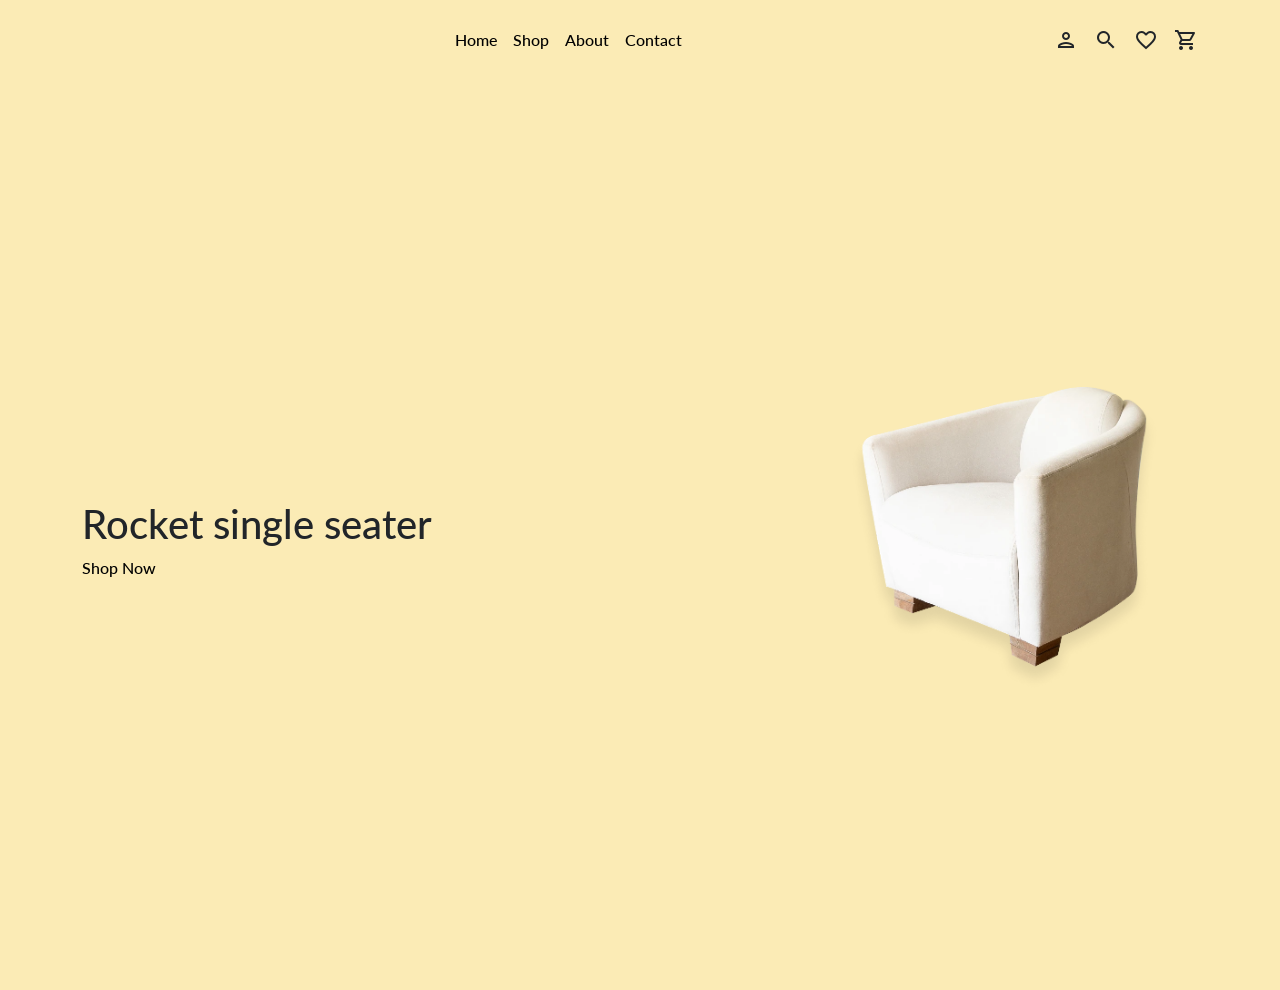
==== index.html @ f51a54db "hero" ====
<!DOCTYPE html>
<html lang="en">
<head>
    <meta charset="UTF-8">
    <meta name="viewport" content="width=device-width, initial-scale=1.0">
    <title>Document</title>
      
    <link href="https://cdn.jsdelivr.net/npm/bootstrap@5.3.8/dist/css/bootstrap.min.css" rel="stylesheet" integrity="sha384-sRIl4kxILFvY47J16cr9ZwB07vP4J8+LH7qKQnuqkuIAvNWLzeN8tE5YBujZqJLB" crossorigin="anonymous">
 
    <link rel="preconnect" href="https://fonts.googleapis.com">
<link rel="preconnect" href="https://fonts.gstatic.com" crossorigin>
<link href="https://fonts.googleapis.com/css2?family=Lato:ital,wght@0,100;0,300;0,400;0,700;0,900;1,100;1,300;1,400;1,700;1,900&display=swap" rel="stylesheet">
 <link href="https://fonts.googleapis.com/icon?family=Material+Icons+Outlined" rel="stylesheet">   
<link rel="stylesheet" href="./assets/css/main.css">

</head>
<body>
 <header> 
  <nav class="navbar navbar-expand-lg fixed-top custom-navbar">
  <div class="container">
    

    <button class="navbar-toggler" type="button" data-bs-toggle="collapse" data-bs-target="#navbarNav">
      <span class="navbar-toggler-icon"></span>
    </button>

    <div class="collapse navbar-collapse" id="navbarNav">
      
      <ul class="navbar-nav mx-auto">
        <li class="nav-item"><a class="nav-link" href="#">Home</a></li>
        <li class="nav-item"><a class="nav-link" href="#">Shop</a></li>
        <li class="nav-item"><a class="nav-link" href="#">About</a></li>
        <li class="nav-item"><a class="nav-link" href="#">Contact</a></li>
      </ul>

      <div class="navbar-icons d-flex gap-3">
        <span class="material-icons-outlined">person</span>
        <span class="material-icons-outlined">search</span>
        <span class="material-icons-outlined">favorite_border</span>
        <span class="material-icons-outlined">shopping_cart</span>
      </div>

    </div>
  </div>
</nav>
 </header>


 <main>
  <section class="hero container d-flex align-items-center justify-content-between">
  
  <div class="hero-content">
    <h1>Rocket single seater</h1>
    <a href="#">Shop Now</a>
  </div>

  <div class="hero-image">
    <img src="./assets/img/home/Rocket single seater 1.webp" alt="chair">
  </div>

</section>
 </main>   



  <script src="https://cdn.jsdelivr.net/npm/bootstrap@5.3.8/dist/js/bootstrap.bundle.min.js" integrity="sha384-FKyoEForCGlyvwx9Hj09JcYn3nv7wiPVlz7YYwJrWVcXK/BmnVDxM+D2scQbITxI" crossorigin="anonymous"></script>
</body>
</html>
---- assets/css/main.css ----
body{
  font-family: 'Lato', sans-serif;
  background-color: #FBEBB5;
  padding-top: 90px;

}
.custom-navbar {
  background-color: #FBEBB5;
  padding: 20px 0;
  z-index: 999;
}

.navbar-nav .nav-link {
  color: #000;
  font-weight: 500;
}

.navbar-icons span {
  cursor: pointer;
}

.hero {
  height: 100vh;
}

.hero-image img{
  width: 400px;
}
.hero-content a {
  color: #000;
  text-decoration: none; 
  font-weight: 500;
}
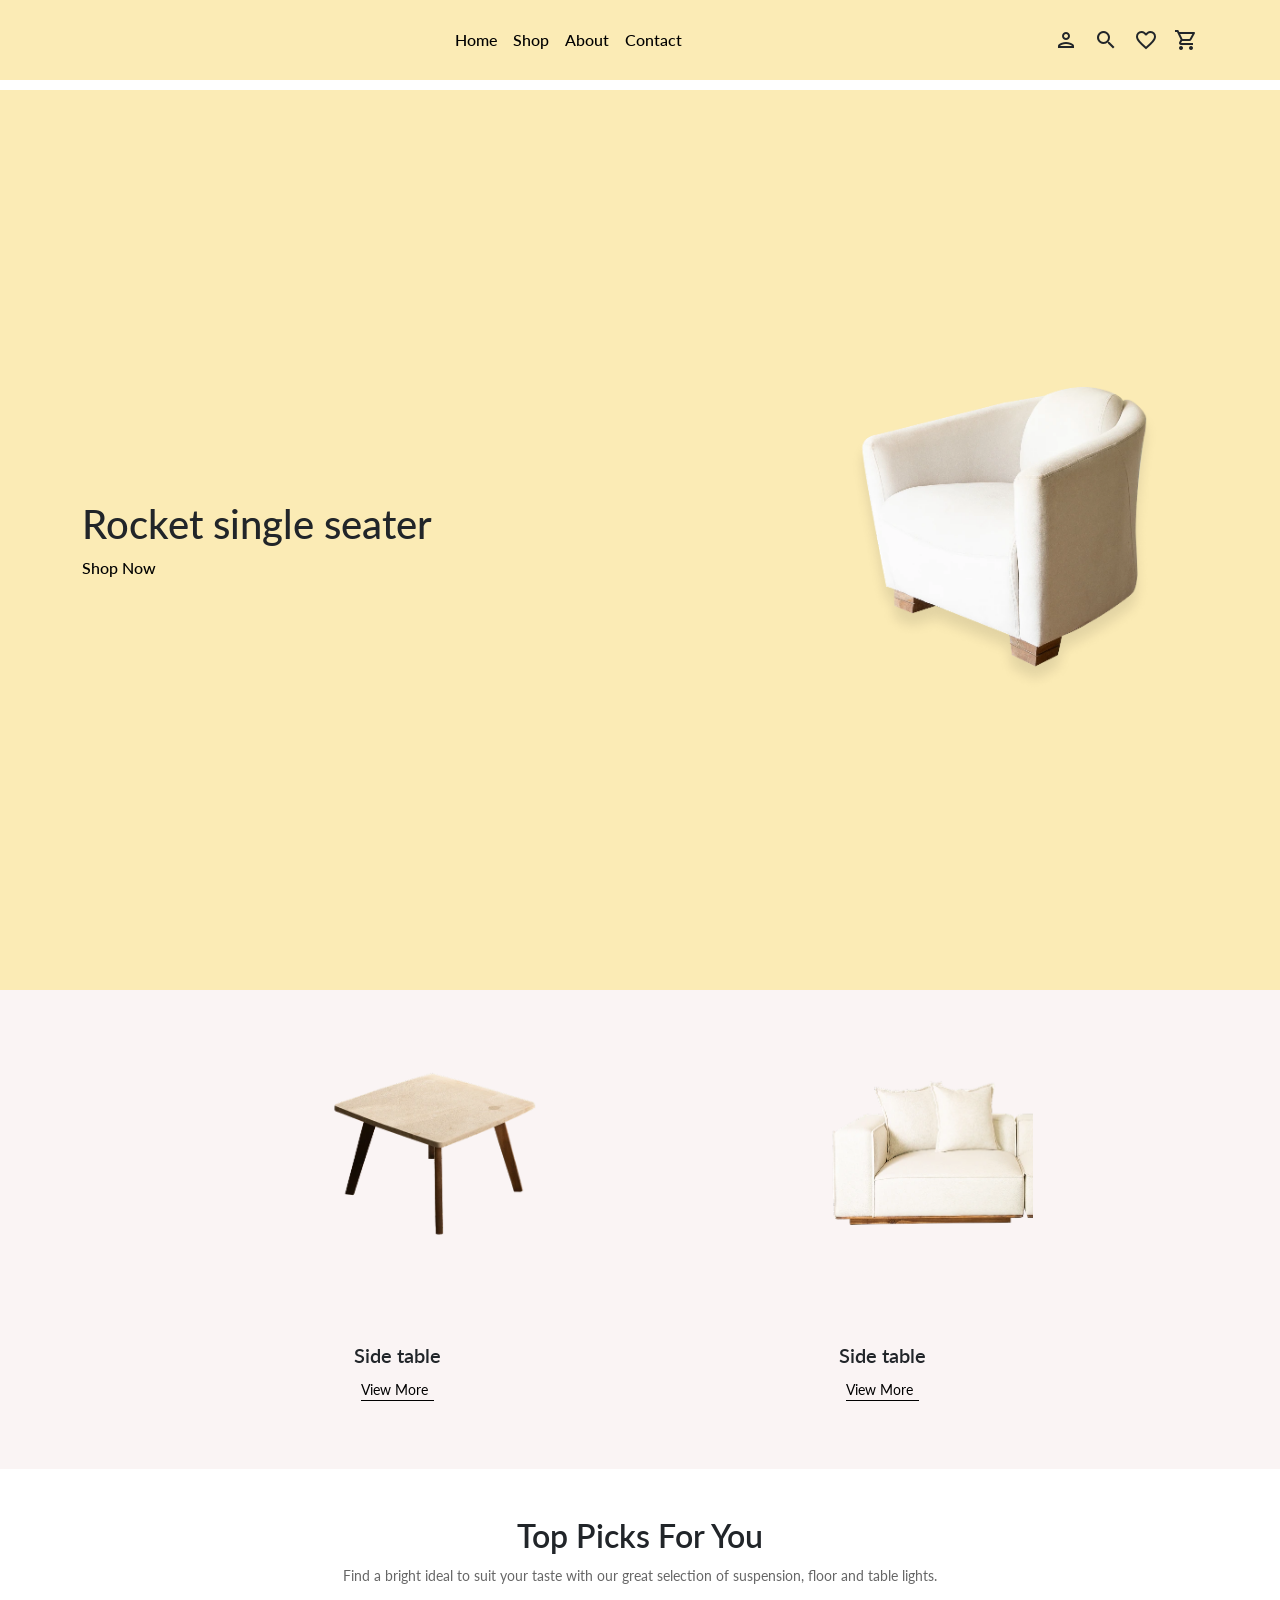
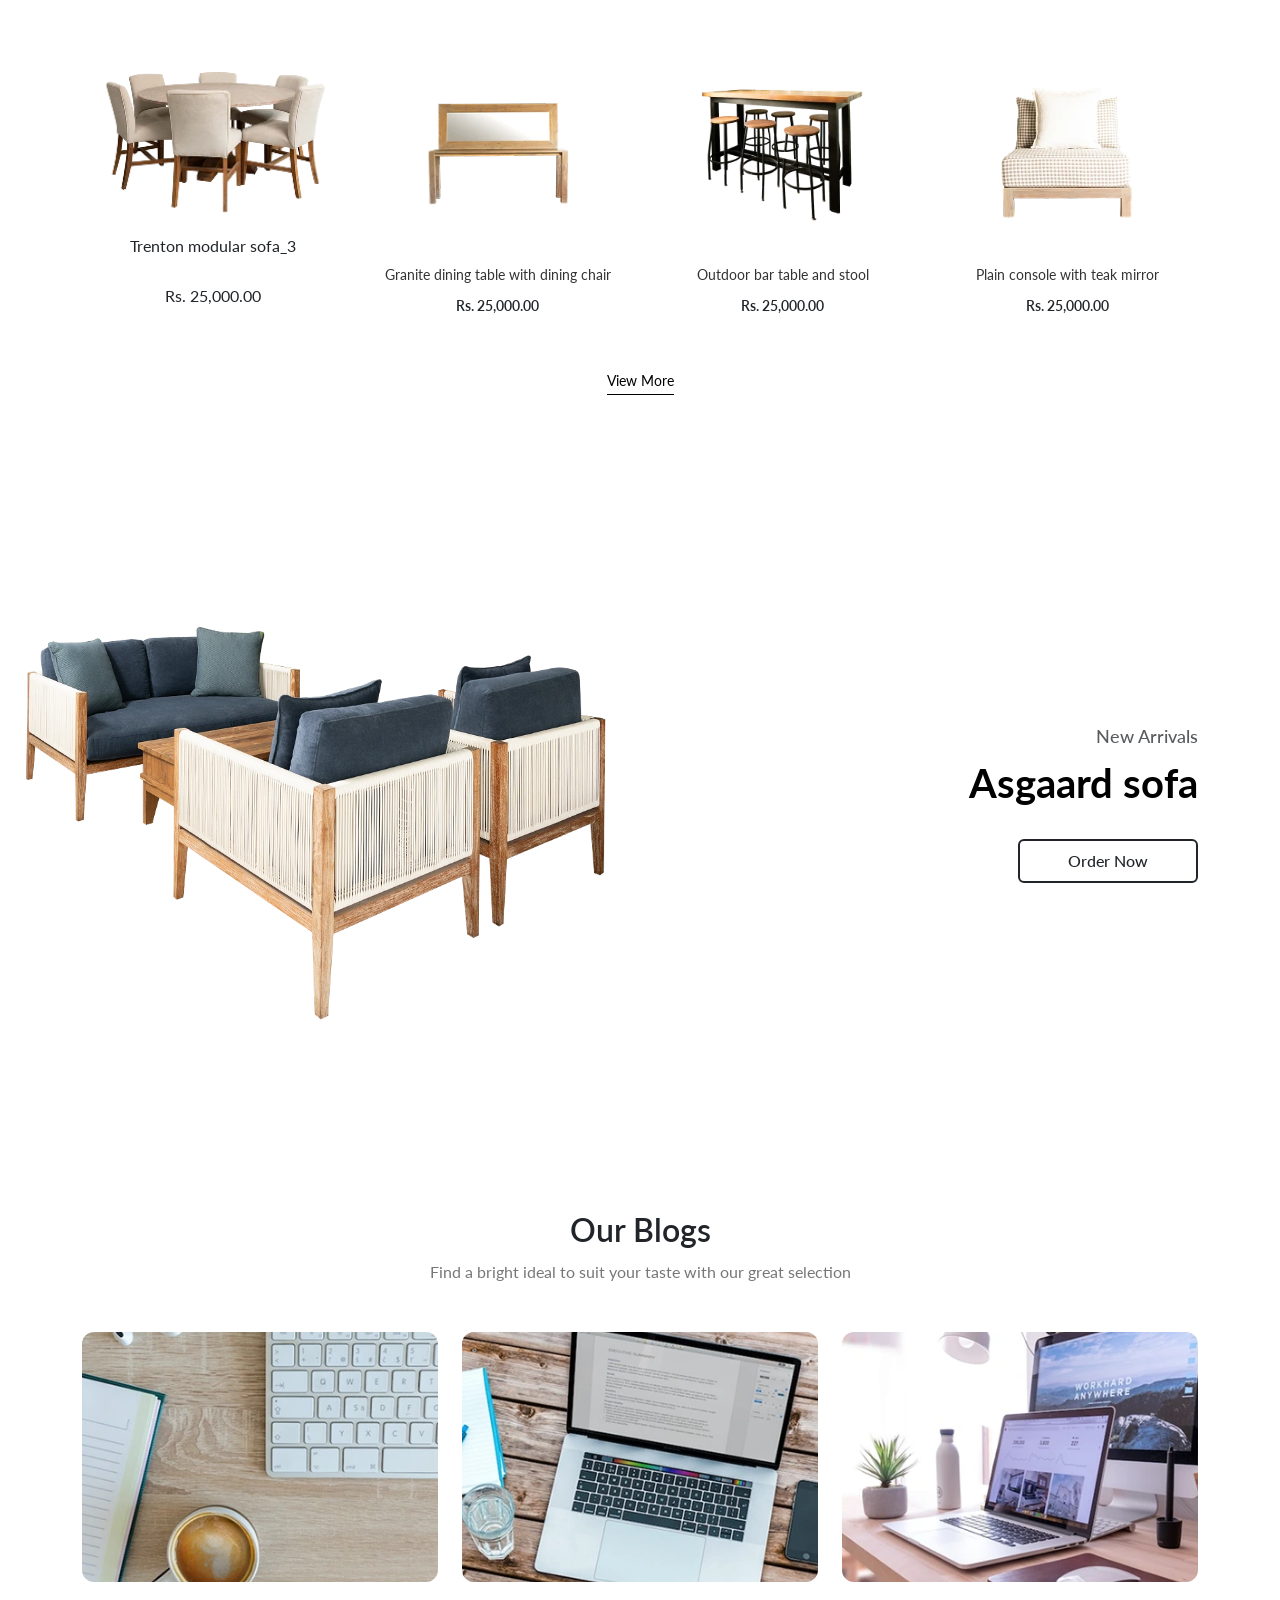
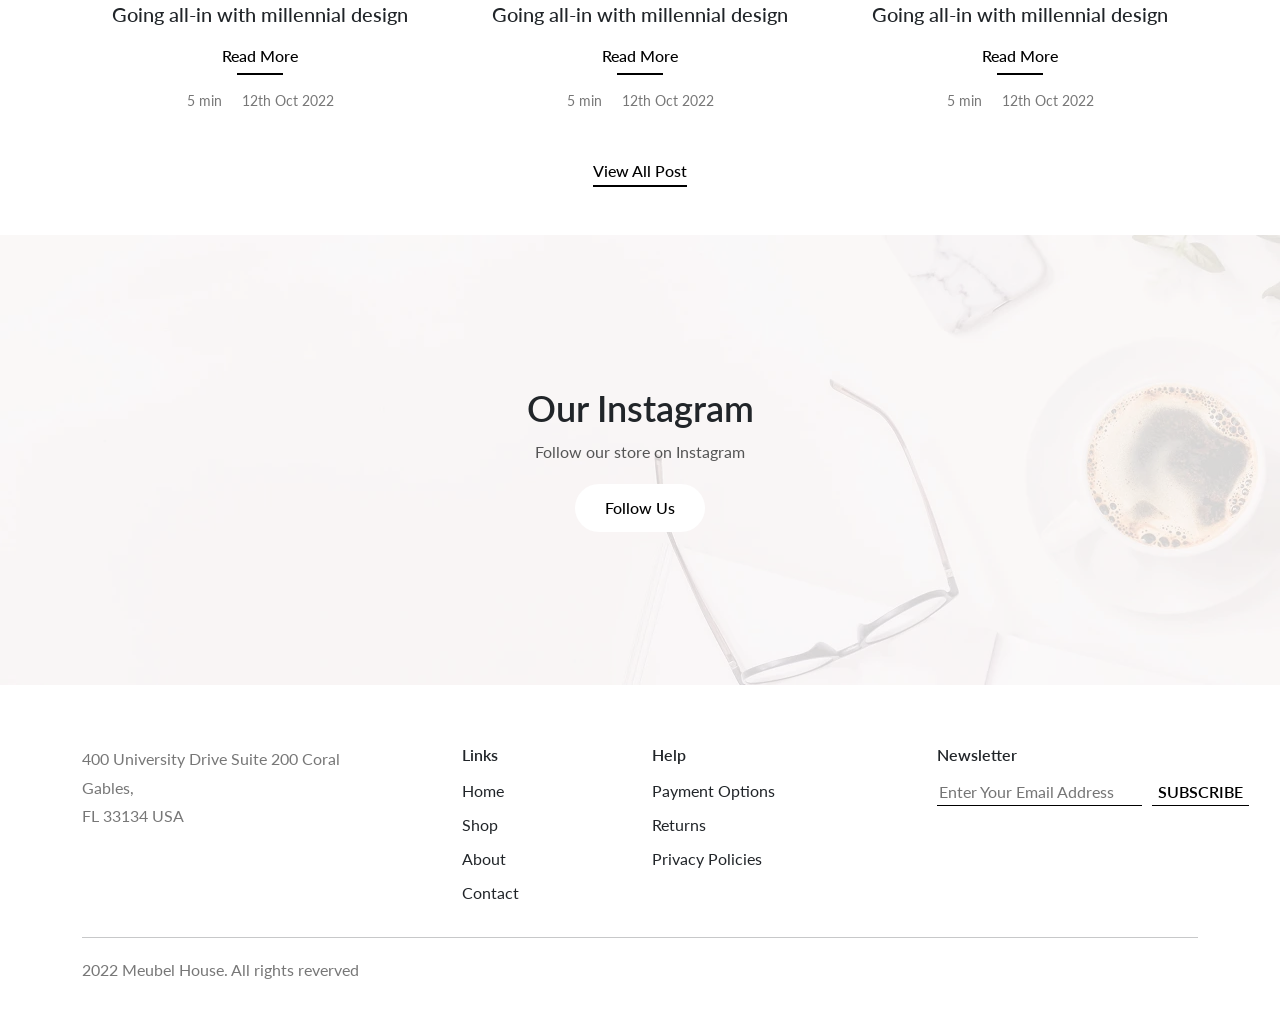
==== commit 726ba5ca: "product-section" ====
--- a/index.html
+++ b/index.html
@@ -1,68 +1,345 @@
 <!DOCTYPE html>
 <html lang="en">
+
 <head>
-    <meta charset="UTF-8">
-    <meta name="viewport" content="width=device-width, initial-scale=1.0">
-    <title>Document</title>
-      
-    <link href="https://cdn.jsdelivr.net/npm/bootstrap@5.3.8/dist/css/bootstrap.min.css" rel="stylesheet" integrity="sha384-sRIl4kxILFvY47J16cr9ZwB07vP4J8+LH7qKQnuqkuIAvNWLzeN8tE5YBujZqJLB" crossorigin="anonymous">
- 
-    <link rel="preconnect" href="https://fonts.googleapis.com">
-<link rel="preconnect" href="https://fonts.gstatic.com" crossorigin>
-<link href="https://fonts.googleapis.com/css2?family=Lato:ital,wght@0,100;0,300;0,400;0,700;0,900;1,100;1,300;1,400;1,700;1,900&display=swap" rel="stylesheet">
- <link href="https://fonts.googleapis.com/icon?family=Material+Icons+Outlined" rel="stylesheet">   
-<link rel="stylesheet" href="./assets/css/main.css">
+  <meta charset="UTF-8">
+  <meta name="viewport" content="width=device-width, initial-scale=1.0">
+  <title>Document</title>
+
+  <link href="https://cdn.jsdelivr.net/npm/bootstrap@5.3.8/dist/css/bootstrap.min.css" rel="stylesheet"
+    integrity="sha384-sRIl4kxILFvY47J16cr9ZwB07vP4J8+LH7qKQnuqkuIAvNWLzeN8tE5YBujZqJLB" crossorigin="anonymous">
+
+  <link rel="preconnect" href="https://fonts.googleapis.com">
+  <link rel="preconnect" href="https://fonts.gstatic.com" crossorigin>
+  <link
+    href="https://fonts.googleapis.com/css2?family=Lato:ital,wght@0,100;0,300;0,400;0,700;0,900;1,100;1,300;1,400;1,700;1,900&display=swap"
+    rel="stylesheet">
+  <link href="https://fonts.googleapis.com/icon?family=Material+Icons+Outlined" rel="stylesheet">
+  <link rel="stylesheet" href="./assets/css/main.css">
 
 </head>
+
 <body>
- <header> 
-  <nav class="navbar navbar-expand-lg fixed-top custom-navbar">
+  <header>
+    <nav class="navbar navbar-expand-lg fixed-top custom-navbar">
+      <div class="container">
+
+
+        <button class="navbar-toggler" type="button" data-bs-toggle="collapse" data-bs-target="#navbarNav">
+          <span class="navbar-toggler-icon"></span>
+        </button>
+
+        <div class="collapse navbar-collapse" id="navbarNav">
+
+          <ul class="navbar-nav mx-auto">
+            <li class="nav-item"><a class="nav-link" href="#">Home</a></li>
+            <li class="nav-item"><a class="nav-link" href="#">Shop</a></li>
+            <li class="nav-item"><a class="nav-link" href="#">About</a></li>
+            <li class="nav-item"><a class="nav-link" href="#">Contact</a></li>
+          </ul>
+
+          <div class="navbar-icons d-flex gap-3">
+            <span class="material-icons-outlined">person</span>
+            <span class="material-icons-outlined">search</span>
+            <span class="material-icons-outlined">favorite_border</span>
+            <span class="material-icons-outlined">shopping_cart</span>
+          </div>
+
+        </div>
+      </div>
+    </nav>
+  </header>
+
+
+  <main>
+
+   <section class="hero">
+  <div class="container d-flex align-items-center justify-content-between">
+
+    <div class="hero-content">
+      <h1>Rocket single seater</h1>
+      <a href="#">Shop Now</a>
+    </div>
+
+    <div class="hero-image">
+      <img src="./assets/img/home/Rocket single seater 1.webp" alt="chair">
+    </div>
+
+  </div>
+</section>
+
+    <section class="product-section py-5">
+      <div class="container">
+        <div class="row justify-content-center g-5">
+
+          <div class="col-md-6 col-lg-5">
+            <div class="product-card text-center">
+              <img src="./assets/img/home/Granite square.webp" alt="Side table" class="img-fluid product-img" />
+              <h3 class="product-title">Side table</h3>
+              <a href="#" class="product-link">
+                View More <i class="bi bi-arrow-right"></i>
+              </a>
+            </div>
+          </div>
+
+          <div class="col-md-6 col-lg-5">
+            <div class="product-card text-center">
+              <img src="./assets/img/home/Cloud sofa.webp" alt="Sofa" class="img-fluid product-img" />
+              <h3 class="product-title">Side table</h3>
+              <a href="#" class="product-link">
+                View More <i class="bi bi-arrow-right"></i>
+              </a>
+            </div>
+          </div>
+
+        </div>
+      </div>
+    </section>
+
+
+  <section class="zeno-picks-wrapper py-5">
+  <div class="container text-center">
+
+    <h1 class="zeno-picks-title">Top Picks For You</h1>
+    <p class="zeno-picks-subtitle">
+      Find a bright ideal to suit your taste with our great selection of suspension, floor and table lights.
+    </p>
+
+    <div class="row zeno-products-row mt-5">
+
+      <div class="col-lg-3 col-md-6 col-sm-12 mb-4">
+        <div class="zeno-product-card">
+          <img src="./assets/img/chair/Granite dining.webp"class="zeno-product-img">
+          <p>Trenton modular sofa_3</p>
+          <span>Rs. 25,000.00</span>
+        </div>
+      </div>
+
+      <div class="col-lg-3 col-md-6 col-sm-12 mb-4">
+        <div class="zeno-product-card">
+          <img src="./assets/img/chair/Mask.webp" class="zeno-product-img">
+          <p class="zeno-product-name">Granite dining table with dining chair</p>
+          <span class="zeno-product-price">Rs. 25,000.00</span>
+        </div>
+      </div>
+
+      <div class="col-lg-3 col-md-6 col-sm-12 mb-4">
+        <div class="zeno-product-card">
+          <img src="./assets/img/chair/modular.webp" class="zeno-product-img">
+          <p class="zeno-product-name">Outdoor bar table and stool</p>
+          <span class="zeno-product-price">Rs. 25,000.00</span>
+        </div>
+      </div>
+
+      <div class="col-lg-3 col-md-6 col-sm-12 mb-4">
+        <div class="zeno-product-card">
+          <img src="./assets/img/chair/Trenton .webp" class="zeno-product-img">
+          <p class="zeno-product-name">Plain console with teak mirror</p>
+          <span class="zeno-product-price">Rs. 25,000.00</span>
+        </div>
+      </div>
+
+    </div>
+
+    <a href="#" class="zeno-view-more">View More</a>
+
+  </div>
+</section>
+
+ <section class="order d-flex align-items-center">
   <div class="container">
-    
-
-    <button class="navbar-toggler" type="button" data-bs-toggle="collapse" data-bs-target="#navbarNav">
-      <span class="navbar-toggler-icon"></span>
-    </button>
-
-    <div class="collapse navbar-collapse" id="navbarNav">
-      
-      <ul class="navbar-nav mx-auto">
-        <li class="nav-item"><a class="nav-link" href="#">Home</a></li>
-        <li class="nav-item"><a class="nav-link" href="#">Shop</a></li>
-        <li class="nav-item"><a class="nav-link" href="#">About</a></li>
-        <li class="nav-item"><a class="nav-link" href="#">Contact</a></li>
-      </ul>
-
-      <div class="navbar-icons d-flex gap-3">
-        <span class="material-icons-outlined">person</span>
-        <span class="material-icons-outlined">search</span>
-        <span class="material-icons-outlined">favorite_border</span>
-        <span class="material-icons-outlined">shopping_cart</span>
-      </div>
-
-    </div>
-  </div>
-</nav>
- </header>
-
-
- <main>
-  <section class="hero container d-flex align-items-center justify-content-between">
+    <div class="row justify-content-end">
+      <div class="col-lg-5 col-md-6 col-sm-8">
+        <div class="order-content text-start text-md-end">
+          <p class="text-muted mb-2">New Arrivals</p>
+          <h2 class="display-4 fw-bold mb-3">Asgaard sofa</h2>
+          <button class="btn btn-outline-dark mt-3 px-5 py-2">Order Now</button>
+        </div>
+      </div>
+    </div>
+  </div>
+</section>
+
+ <section class="blogs-section py-5">
+
+<div class="container">
+
   
-  <div class="hero-content">
-    <h1>Rocket single seater</h1>
-    <a href="#">Shop Now</a>
-  </div>
-
-  <div class="hero-image">
-    <img src="./assets/img/home/Rocket single seater 1.webp" alt="chair">
-  </div>
-
-</section>
- </main>   
-
-
-
-  <script src="https://cdn.jsdelivr.net/npm/bootstrap@5.3.8/dist/js/bootstrap.bundle.min.js" integrity="sha384-FKyoEForCGlyvwx9Hj09JcYn3nv7wiPVlz7YYwJrWVcXK/BmnVDxM+D2scQbITxI" crossorigin="anonymous"></script>
+  <div class="text-center mb-5">
+    <h2 class="blogs-title">Our Blogs</h2>
+    <p class="blogs-subtitle">
+      Find a bright ideal to suit your taste with our great selection
+    </p>
+  </div>
+
+  <div class="row g-4">
+
+    <div class="col-lg-4 col-md-6 col-12">
+      <div class="blog-card">
+
+        <img src="./assets/img/chair/lumina.webp" class="img-fluid">
+
+        <h5 class="blog-text">
+          Going all-in with millennial design
+        </h5>
+
+        <a href="#" class="read-more">Read More</a>
+
+        <div class="blog-info">
+          <span><i class="bi bi-clock"></i> 5 min</span>
+          <span><i class="bi bi-calendar"></i> 12th Oct 2022</span>
+        </div>
+
+      </div>
+    </div>
+
+
+    <div class="col-lg-4 col-md-6 col-12">
+      <div class="blog-card">
+
+        <img src="./assets/img/chair/visionary.webp" class="img-fluid">
+
+        <h5 class="blog-text">
+          Going all-in with millennial design
+        </h5>
+
+        <a href="#" class="read-more">Read More</a>
+
+        <div class="blog-info">
+          <span><i class="bi bi-clock"></i> 5 min</span>
+          <span><i class="bi bi-calendar"></i> 12th Oct 2022</span>
+        </div>
+
+      </div>
+    </div>
+
+
+    <div class="col-lg-4 col-md-6 col-12">
+      <div class="blog-card">
+
+        <img src="./assets/img/chair/artist.webp" class="img-fluid">
+
+        <h5 class="blog-text">
+          Going all-in with millennial design
+        </h5>
+
+        <a href="#" class="read-more">Read More</a>
+
+        <div class="blog-info">
+          <span><i class="bi bi-clock"></i> 5 min</span>
+          <span><i class="bi bi-calendar"></i> 12th Oct 2022</span>
+        </div>
+
+      </div>
+    </div>
+
+  </div>
+
+
+  <div class="text-center mt-5">
+    <a href="#" class="view-post">View All Post</a>
+  </div>
+
+</div>
+
+</section>
+
+<section class="instagram-section d-flex align-items-center justify-content-center text-center">
+
+  <div class="container">
+
+    <h2 class="instagram-title">Our Instagram</h2>
+
+    <p class="instagram-subtitle">
+      Follow our store on Instagram
+    </p>
+
+    <a href="#" class="instagram-btn">
+      Follow Us
+    </a>
+
+  </div>
+
+</section>
+
+
+<footer class="footer-section">
+
+<div class="container">
+
+<div class="row gy-4">
+
+  <div class="col-lg-4 col-md-12">
+    <p class="footer-address">
+      400 University Drive Suite 200 Coral <br>
+      Gables, <br>
+      FL 33134 USA
+    </p>
+  </div>
+
+
+  <div class="col-lg-2 col-md-4 col-6">
+
+    <h6 class="footer-title">Links</h6>
+
+    <ul class="footer-links">
+      <li>Home</li>
+      <li>Shop</li>
+      <li>About</li>
+      <li>Contact</li>
+    </ul>
+
+  </div>
+
+
+  <div class="col-lg-3 col-md-4 col-6">
+
+    <h6 class="footer-title">Help</h6>
+
+    <ul class="footer-links">
+      <li>Payment Options</li>
+      <li>Returns</li>
+      <li>Privacy Policies</li>
+    </ul>
+
+  </div>
+
+
+  <div class="col-lg-3 col-md-4 col-12">
+
+    <h6 class="footer-title">Newsletter</h6>
+
+    <div class="newsletter-box">
+
+      <input type="email" placeholder="Enter Your Email Address">
+
+      <button>SUBSCRIBE</button>
+
+    </div>
+
+  </div>
+</div>
+
+<hr>
+
+<p class="footer-copy">
+  2022 Meubel House. All rights reverved
+</p>
+
+</div>
+
+</footer>
+
+
+
+
+</main>
+
+
+
+  <script src="https://cdn.jsdelivr.net/npm/bootstrap@5.3.8/dist/js/bootstrap.bundle.min.js"
+    integrity="sha384-FKyoEForCGlyvwx9Hj09JcYn3nv7wiPVlz7YYwJrWVcXK/BmnVDxM+D2scQbITxI"
+    crossorigin="anonymous"></script>
 </body>
+
 </html>
--- a/assets/css/main.css
+++ b/assets/css/main.css
@@ -1,9 +1,10 @@
 body{
   font-family: 'Lato', sans-serif;
-  background-color: #FBEBB5;
   padding-top: 90px;
-
-}
+  margin: 0; 
+}
+
+
 .custom-navbar {
   background-color: #FBEBB5;
   padding: 20px 0;
@@ -20,7 +21,11 @@
 }
 
 .hero {
-  height: 100vh;
+  
+  min-height: 100vh;
+  display: flex;
+  background-color: #FBEBB5;
+  width: 100%;
 }
 
 .hero-image img{
@@ -29,5 +34,428 @@
 .hero-content a {
   color: #000;
   text-decoration: none; 
-  font-weight: 500;
-}
+  font-weight: 500;}
+
+  @media (max-width: 768px){
+  .hero{
+    flex-direction: column;
+    text-align: center;
+  }
+}
+  .card{
+    height: 300px;
+    object-fit: cover;
+  }                        
+.product-section {
+  background-color:#FAF4F4;
+}
+
+.product-card {
+  padding: 20px;
+}
+
+.product-img {
+  max-height: 260px;
+  object-fit: contain;
+  margin-bottom: 25px;
+}
+
+.product-title {
+  font-size: 20px;
+  font-weight: 600;
+  margin-bottom: 10px;
+}
+
+.product-link {
+  font-size: 14px;
+  color: #000;
+  text-decoration: none;
+  border-bottom: 1px solid #000;
+  padding-bottom: 2px;
+}
+
+.product-link i {
+  margin-left: 6px;
+  font-size: 13px;
+}
+
+.zeno-picks{
+  background-color: #fff;
+}
+.zeno-picks-title {
+  font-size: 32px;
+  font-weight: 600;
+  margin-bottom: 10px;
+
+}
+
+.zeno-picks-subtitle {
+  font-size: 14px;
+  color: #666;
+  max-width: 600px;
+  margin: 0 auto;
+}
+
+.zeno-product-card {
+  display: flex;
+  flex-direction: column;
+  align-items: center;
+  gap: 10px;
+}
+
+.zeno-product-img {
+  width: 100%;
+  max-height: 220px;
+  object-fit: contain;
+}
+
+.zeno-product-name {
+  font-size: 14px;
+  color: #333;
+  margin: 0;
+}
+
+.zeno-product-price {
+  font-size: 14px;
+  font-weight: 600;
+}
+
+.zeno-view-more {
+  display: inline-block;
+  margin-top: 30px;
+  font-size: 14px;
+  color: #000;
+  text-decoration: none;
+  border-bottom: 1px solid #000;
+  padding-bottom: 3px;
+}
+.order {
+  min-height: 80vh;
+  background-image: url("../img/chair/Asgaard\ sofa.webp");
+  background-repeat: no-repeat;
+  background-size: 50%;
+  background-position: left center;
+  position: relative;
+}
+
+.order-content h2 {
+  color: #000;
+  font-size: 2.5rem;
+}
+
+.order-content p {
+  font-size: 1.1rem;
+  font-weight: 500;
+}
+
+.order-content .btn {
+  border-width: 2px;
+  font-weight: 500;
+  transition: all 0.3s ease;
+}
+
+.order-content .btn:hover {
+  background-color: #000;
+  color: #fff;
+}
+
+@media (max-width: 991px) {
+  .order {
+    background-size: 60%;
+    min-height: 70vh;
+  }
+  
+  .order-content {
+    text-align: center !important;
+  }
+  
+  .order-content h2 {
+    font-size: 2rem;
+  }
+}
+
+@media (max-width: 767px) {
+  .order {
+    background-size: 100%;
+    background-position: top center;
+    min-height: 60vh;
+    padding-top: 50%;
+  }
+  
+  .order-content {
+    background-color: rgba(255, 255, 255, 0.9);
+    padding: 20px;
+    border-radius: 10px;
+  }
+  
+  .order-content h2 {
+    font-size: 1.75rem;
+  }
+}
+
+@media (max-width: 576px) {
+  .order {
+    min-height: 50vh;
+    padding-top: 60%;
+  }
+  
+  .order-content h2 {
+    font-size: 1.5rem;
+  }
+  
+  .order-content .btn {
+    padding: 10px 30px !important;
+    font-size: 0.9rem;
+  }
+}
+.blogs-section{
+    background-color:#ffffff;
+}
+
+
+.blogs-title{
+  font-weight: 600;
+  font-size: 32px;
+}
+
+
+.blogs-subtitle{
+  color: #777;
+  margin-top: 10px;
+}
+
+
+.blog-card{
+  text-align: center;
+}
+
+
+.blog-card img{
+  border-radius: 12px;
+  width: 100%;
+  height: 250px;
+  object-fit: cover;
+}
+
+
+.blog-text{
+  margin-top: 20px;
+  font-weight: 500;
+}
+
+
+.read-more{
+  display: inline-block;
+  margin-top: 10px;
+  text-decoration: none;
+  color: black;
+  font-weight: 500;
+  position: relative;
+}
+
+
+.read-more::after{
+  content: "";
+  display: block;
+  width: 60%;
+  height: 2px;
+  background: black;
+  margin: auto;
+  margin-top: 5px;
+}
+
+
+.blog-info{
+  margin-top: 15px;
+  color: #777;
+  display: flex;
+  justify-content: center;
+  gap: 20px;
+  font-size: 14px;
+}
+
+
+.view-post{
+  display: inline-block;
+  text-decoration: none;
+  color: black;
+  font-weight: 500;
+  border-bottom: 2px solid black;
+  padding-bottom: 2px;
+}
+
+
+.blog-card:hover{
+  transform: translateY(-5px);
+  transition: 0.3s;
+}
+
+
+.instagram-section{
+
+  min-height: 450px;
+
+background-image: url("../img/chair/Rectangle\ .webp");
+  background-size: cover;
+
+  background-position: center;
+
+  background-repeat: no-repeat;
+
+}
+
+
+.instagram-title{
+
+  font-size: 36px;
+
+  font-weight: 600;
+
+}
+
+
+.instagram-subtitle{
+
+  color: #555;
+
+  margin: 10px 0 20px;
+
+}
+
+
+.instagram-btn{
+
+  background: white;
+
+  padding: 12px 30px;
+
+  border-radius: 30px;
+
+  text-decoration: none;
+
+  color: black;
+
+  font-weight: 500;
+
+  display: inline-block;
+
+  transition: 0.3s;
+
+}
+
+
+.instagram-btn:hover{
+
+  background: black;
+
+  color: white;
+
+}
+
+
+
+/* Footer */
+
+.footer-section{
+
+  padding: 60px 0 20px;
+
+  background: #fff;
+
+}
+
+
+.footer-address{
+
+  color: #777;
+
+  line-height: 1.8;
+
+}
+
+
+.footer-title{
+
+  font-weight: 600;
+
+  margin-bottom: 15px;
+
+}
+
+
+.footer-links{
+
+  list-style: none;
+
+  padding: 0;
+
+}
+
+
+.footer-links li{
+
+  margin-bottom: 10px;
+
+  cursor: pointer;
+
+}
+
+
+.footer-links li:hover{
+
+  color: #777;
+
+}
+
+
+.newsletter-box{
+
+  display: flex;
+
+  gap: 10px;
+
+}
+
+
+.newsletter-box input{
+
+  border: none;
+
+  border-bottom: 1px solid black;
+
+  outline: none;
+
+  flex: 1;
+
+}
+
+
+.newsletter-box button{
+
+  border: none;
+
+  background: none;
+
+  border-bottom: 1px solid black;
+
+  font-weight: 600;
+
+}
+
+@media (max-width: 576px){
+  .newsletter-box{
+    flex-direction: column;
+  }
+
+  .newsletter-box button{
+    text-align: left;
+  }
+}
+
+.footer-copy{
+
+  margin-top: 20px;
+
+  color: #777;
+
+}
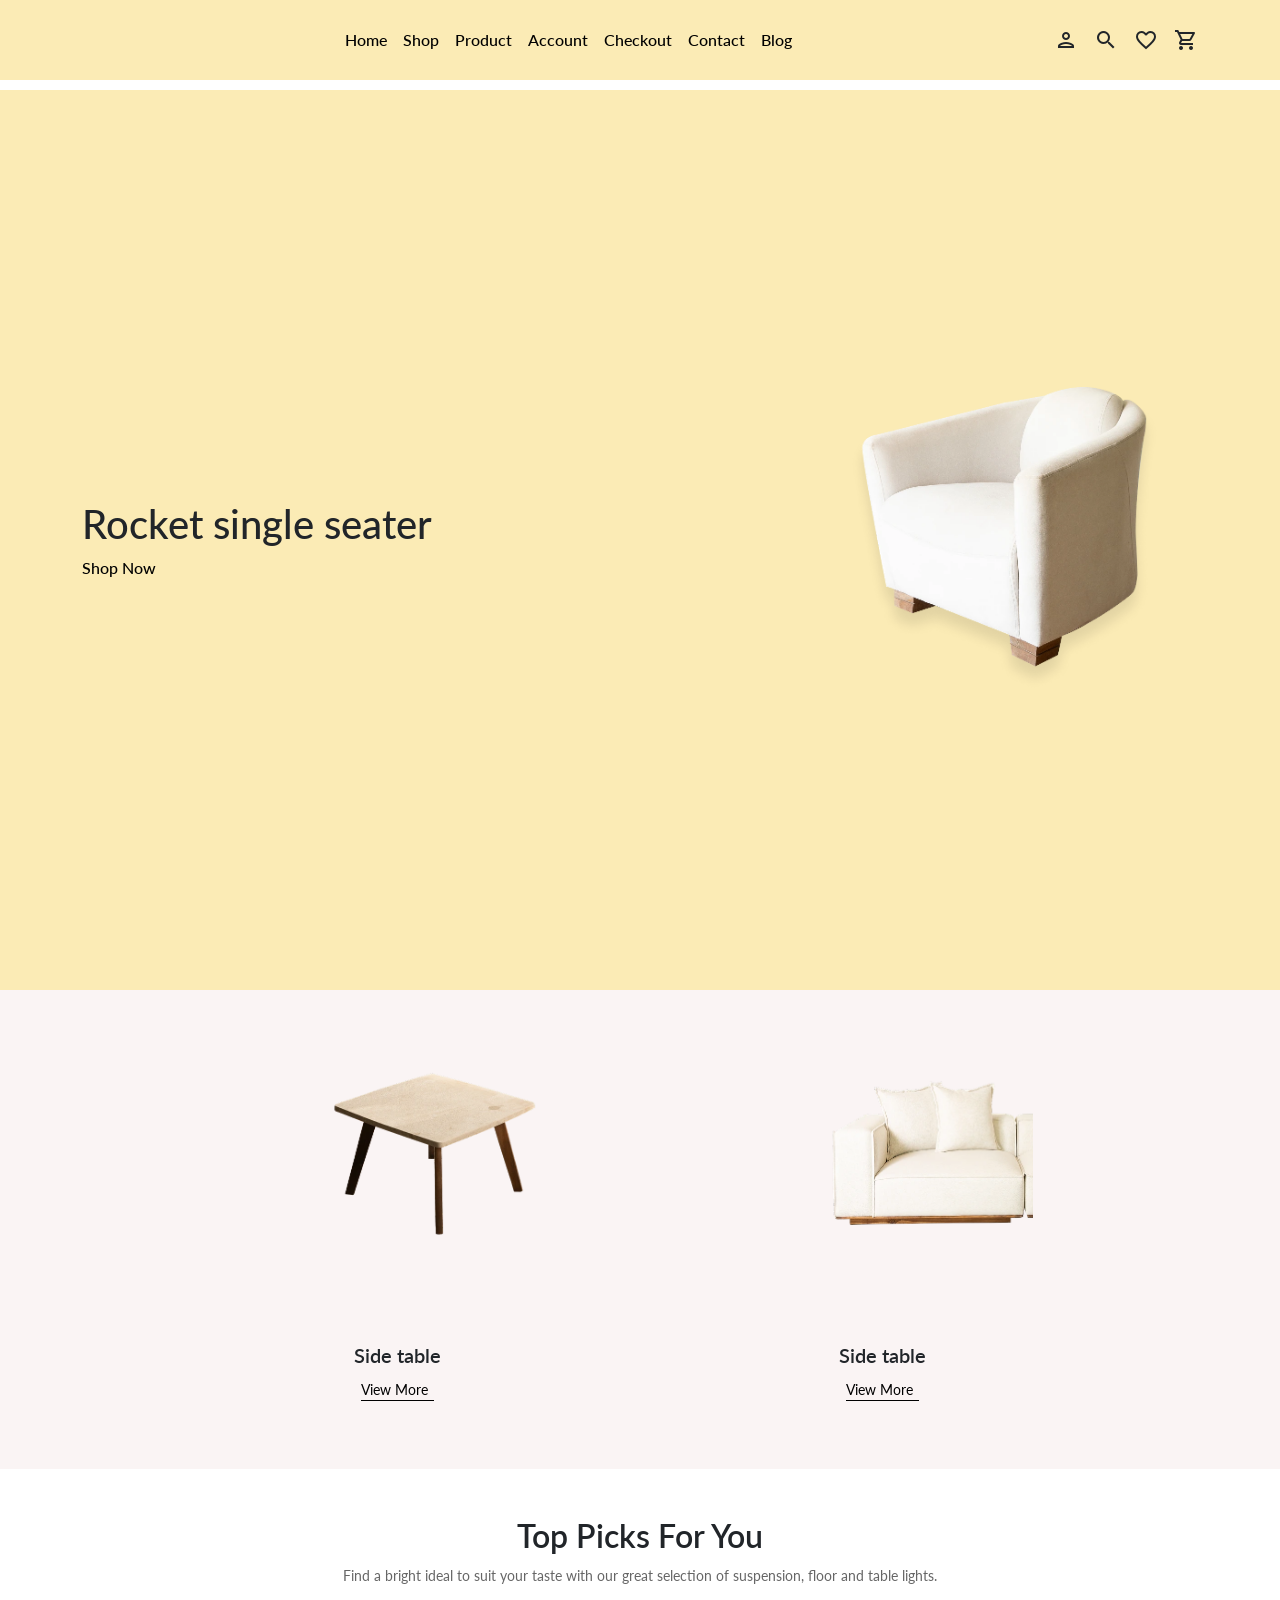
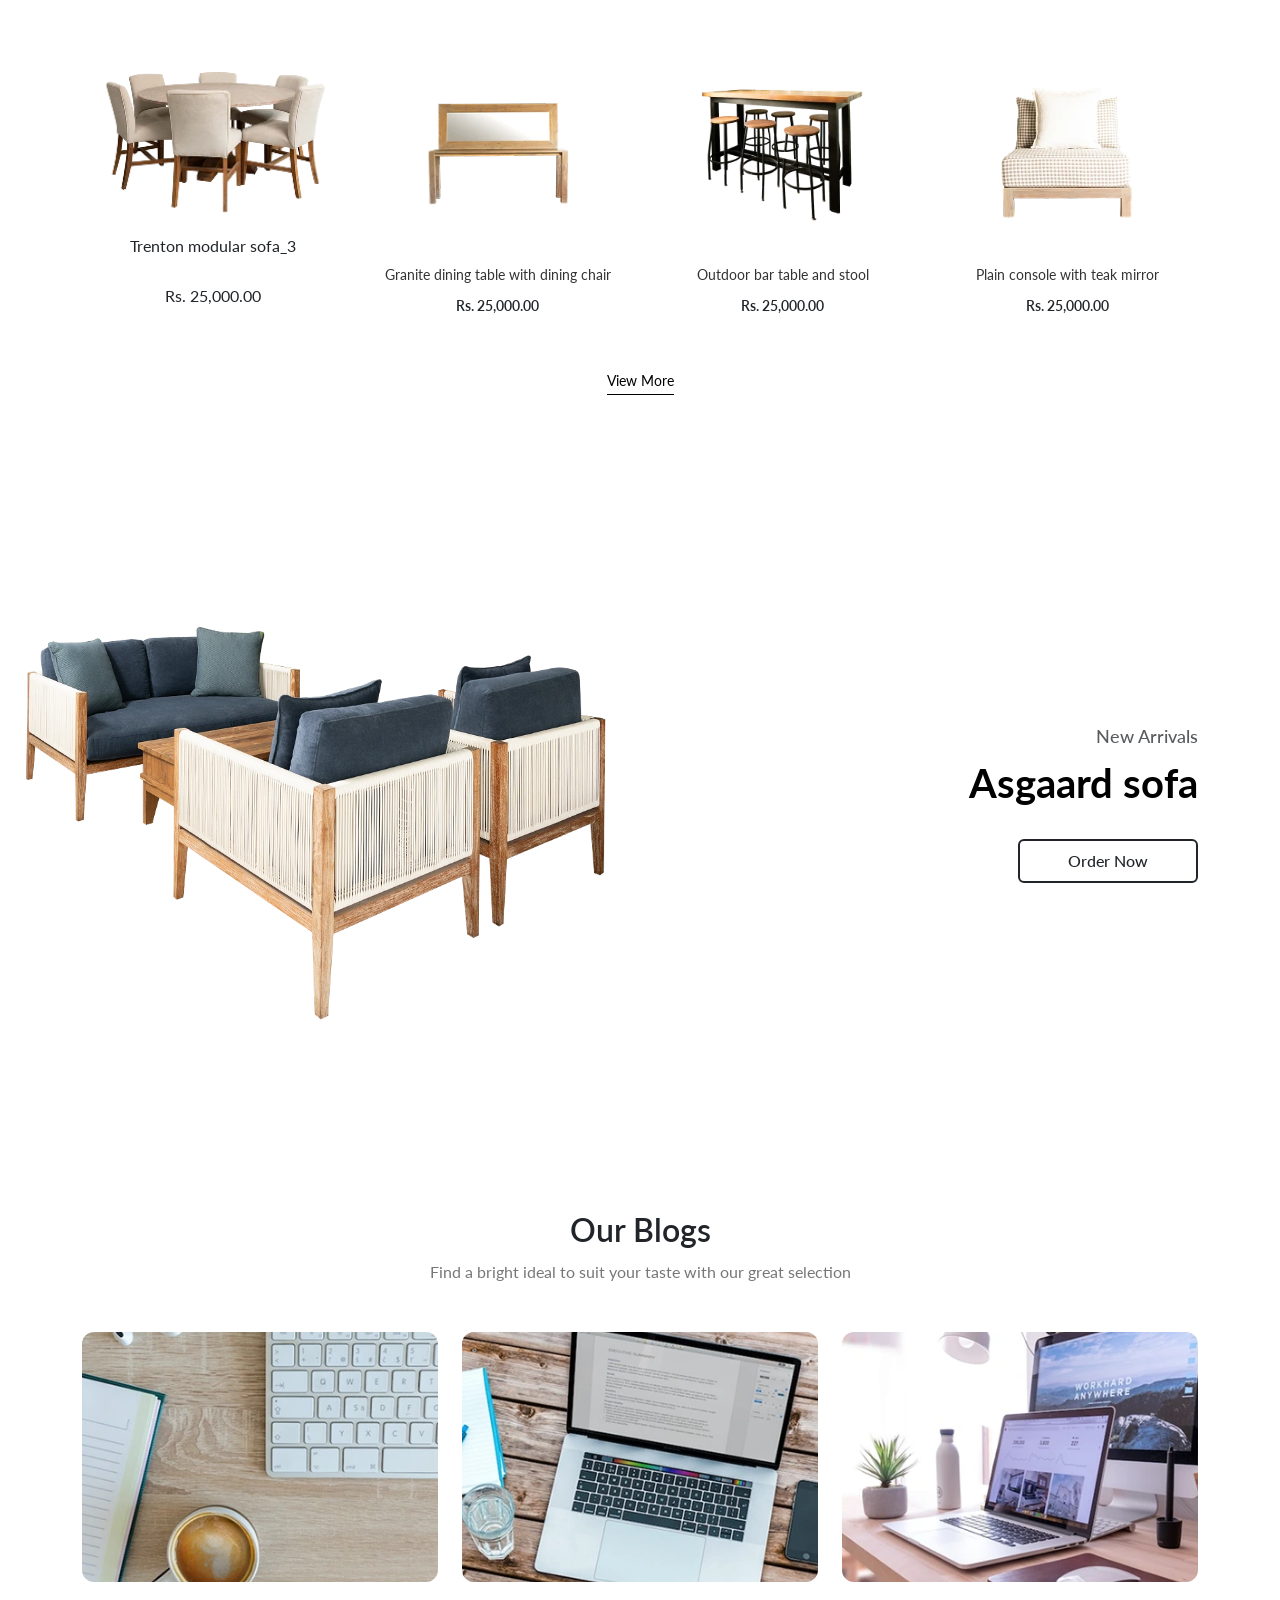
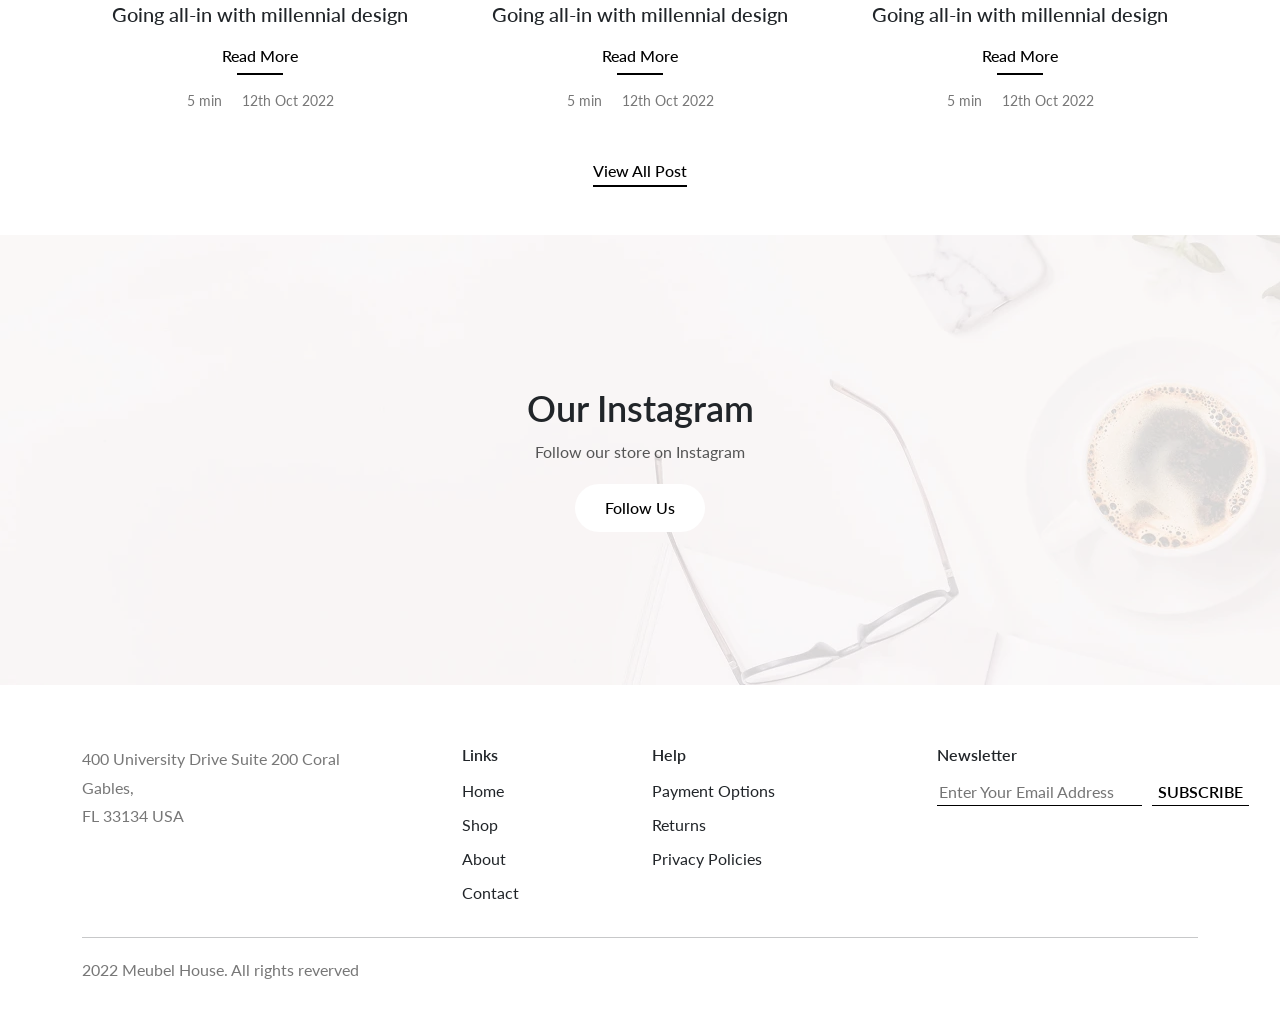
==== commit 35d15a3a: "Update index.html" ====
--- a/index.html
+++ b/index.html
@@ -20,6 +20,7 @@
 </head>
 
 <body>
+ 
   <header>
     <nav class="navbar navbar-expand-lg fixed-top custom-navbar">
       <div class="container">
@@ -31,12 +32,35 @@
 
         <div class="collapse navbar-collapse" id="navbarNav">
 
-          <ul class="navbar-nav mx-auto">
-            <li class="nav-item"><a class="nav-link" href="#">Home</a></li>
-            <li class="nav-item"><a class="nav-link" href="#">Shop</a></li>
-            <li class="nav-item"><a class="nav-link" href="#">About</a></li>
-            <li class="nav-item"><a class="nav-link" href="#">Contact</a></li>
-          </ul>
+<ul class="navbar-nav mx-auto">
+  <li class="nav-item">
+    <a class="nav-link" href="index.html">Home</a>
+  </li>
+
+  <li class="nav-item">
+    <a class="nav-link" href="shop.html">Shop</a>
+  </li>
+
+  <li class="nav-item">
+    <a class="nav-link" href="single.html">Product</a>
+  </li>
+
+  <li class="nav-item">
+    <a class="nav-link" href="account.html">Account</a>
+  </li>
+
+  <li class="nav-item">
+    <a class="nav-link" href="check.html">Checkout</a>
+  </li>
+
+  <li class="nav-item">
+    <a class="nav-link" href="contact.html">Contact</a>
+  </li>
+
+  <li class="nav-item">
+    <a class="nav-link" href="blog.html">Blog</a>
+  </li>
+</ul>
 
           <div class="navbar-icons d-flex gap-3">
             <span class="material-icons-outlined">person</span>
@@ -263,6 +287,11 @@
 </section>
 
 
+
+ 
+
+
+ 
 <footer class="footer-section">
 
 <div class="container">
@@ -342,4 +371,4 @@
     crossorigin="anonymous"></script>
 </body>
 
-</html>+</html>
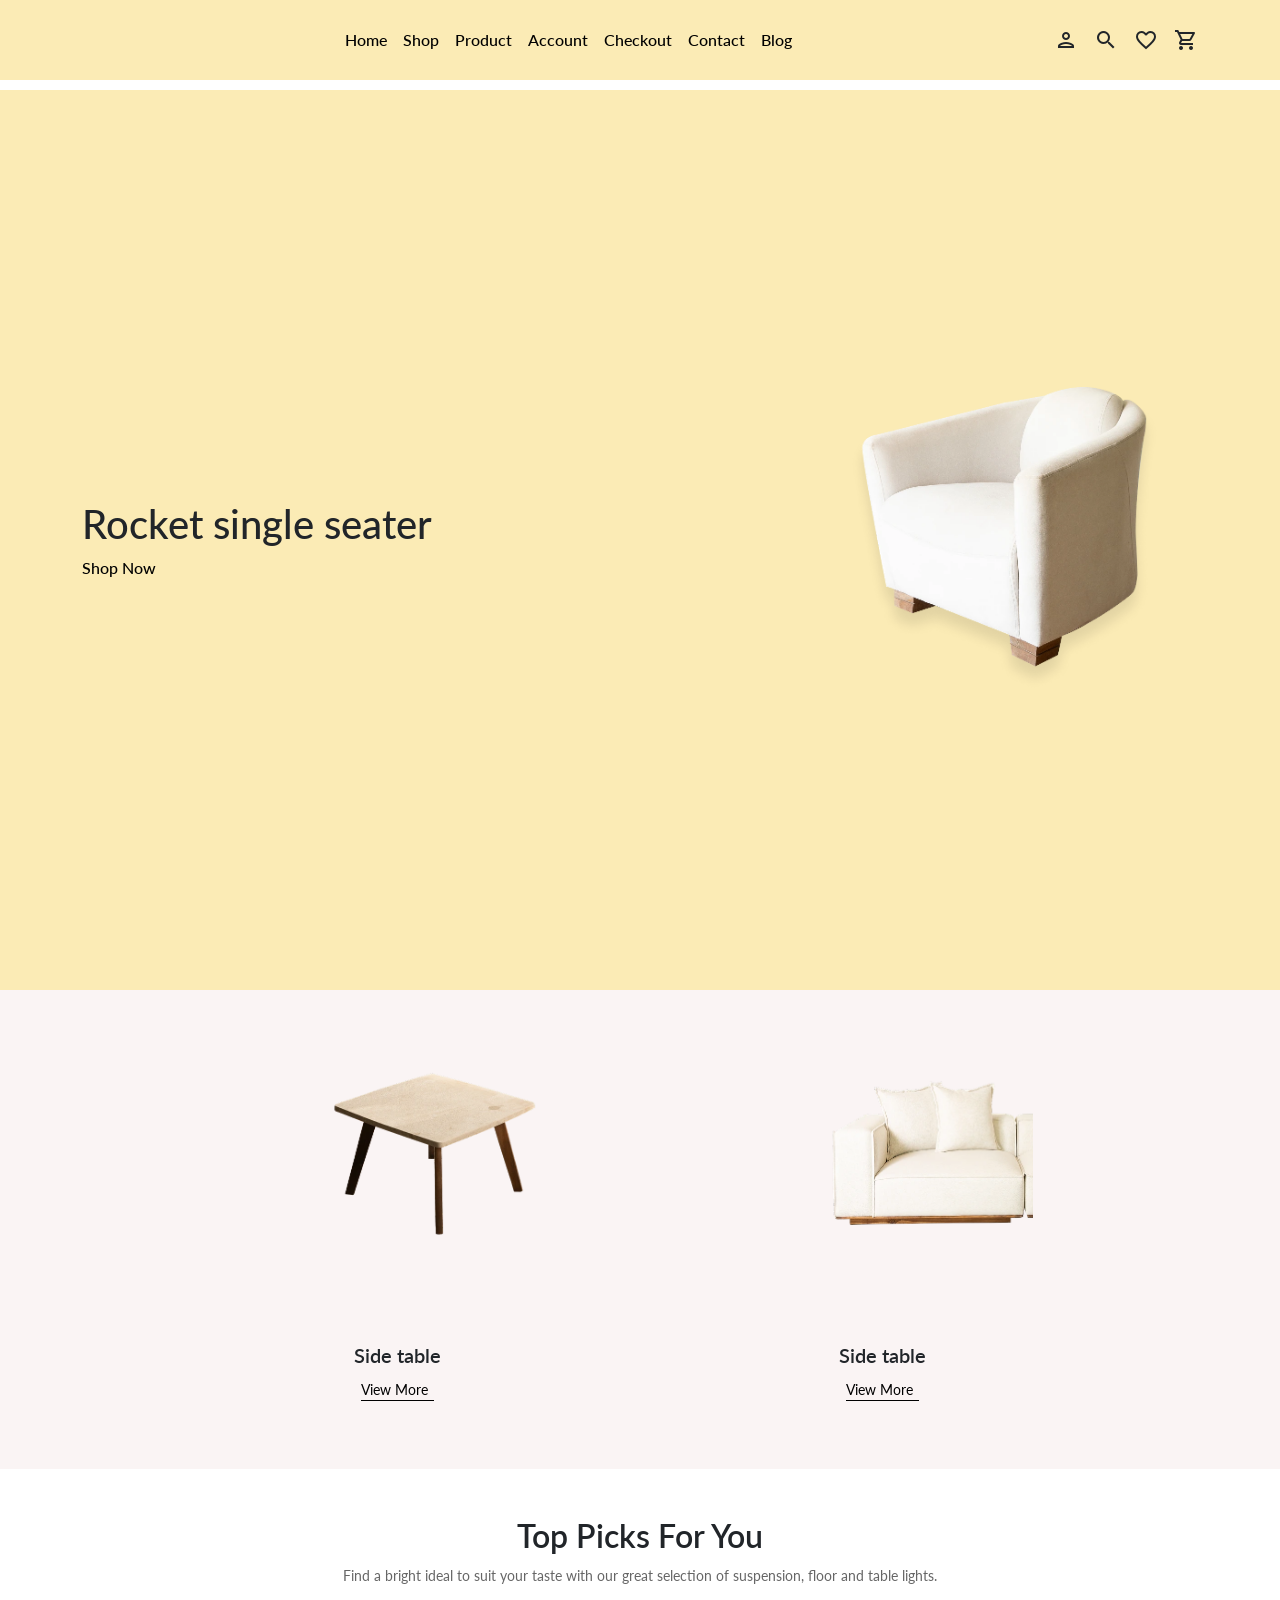
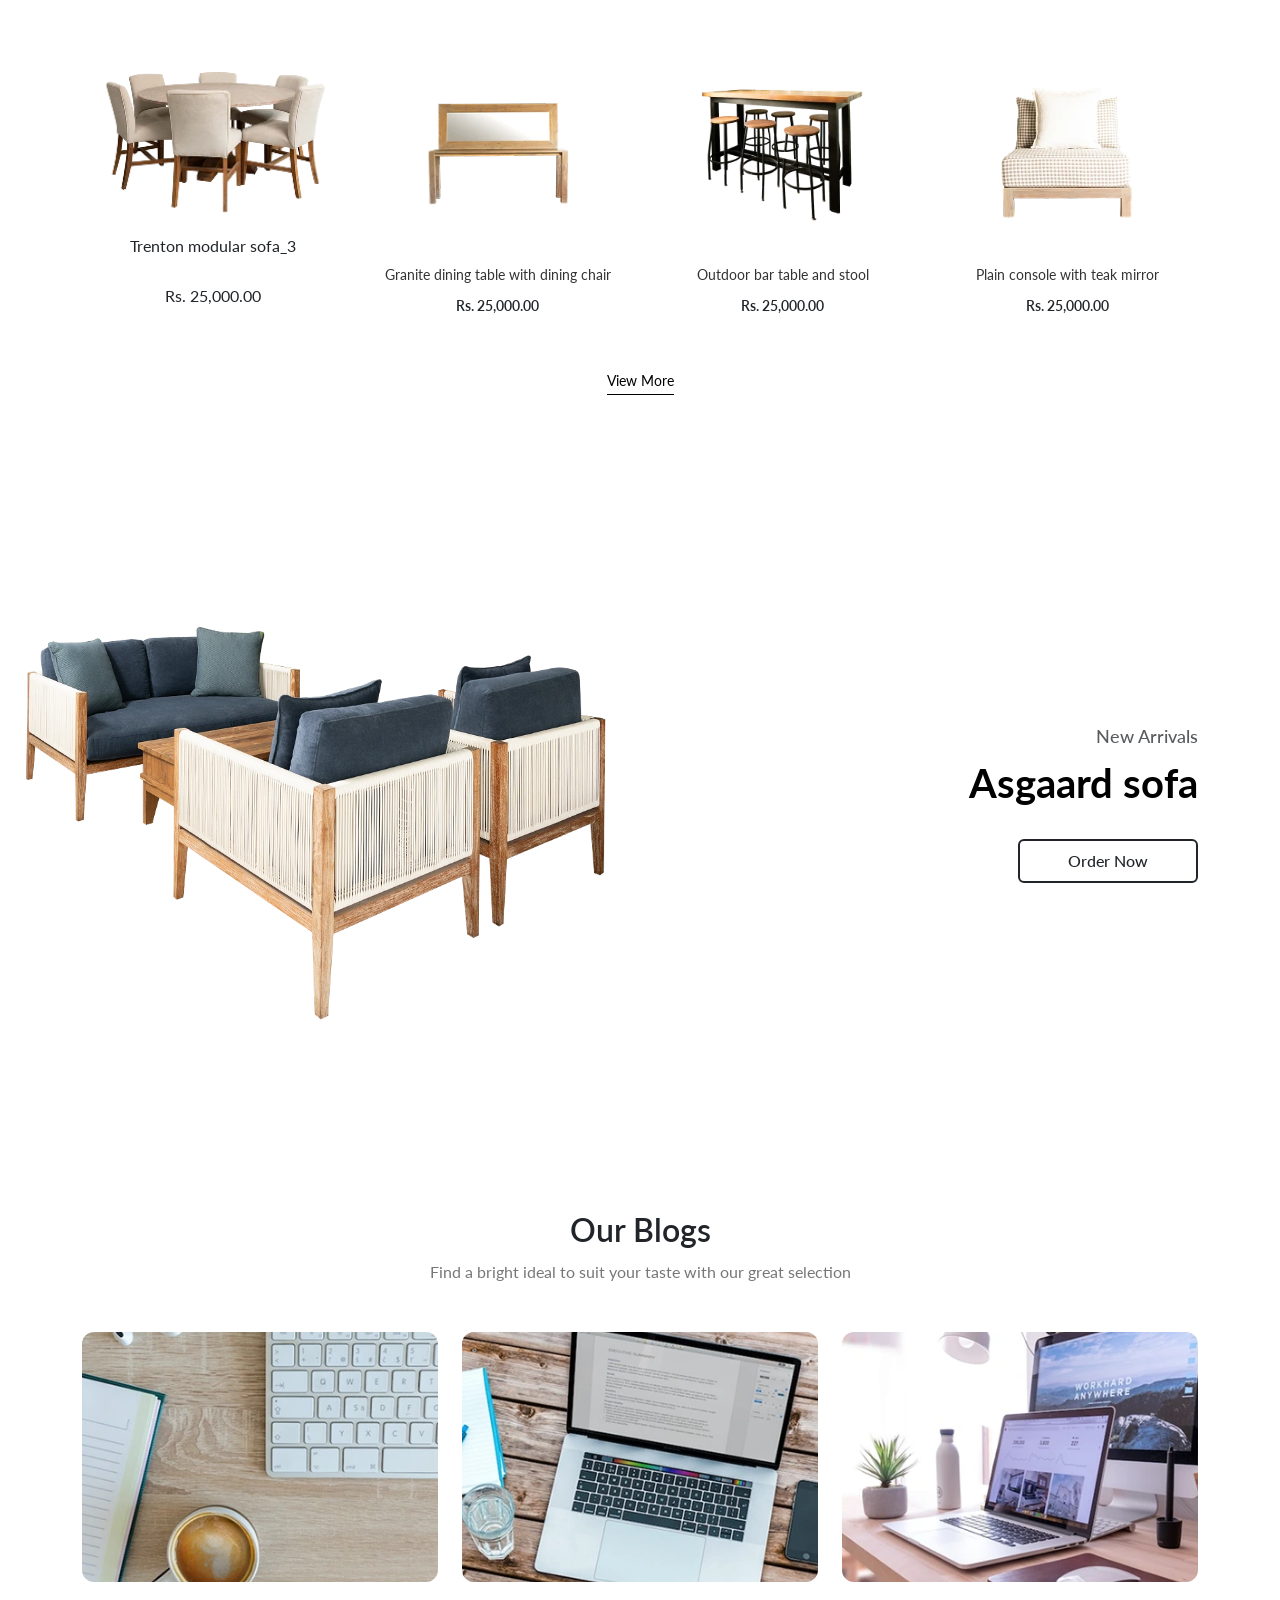
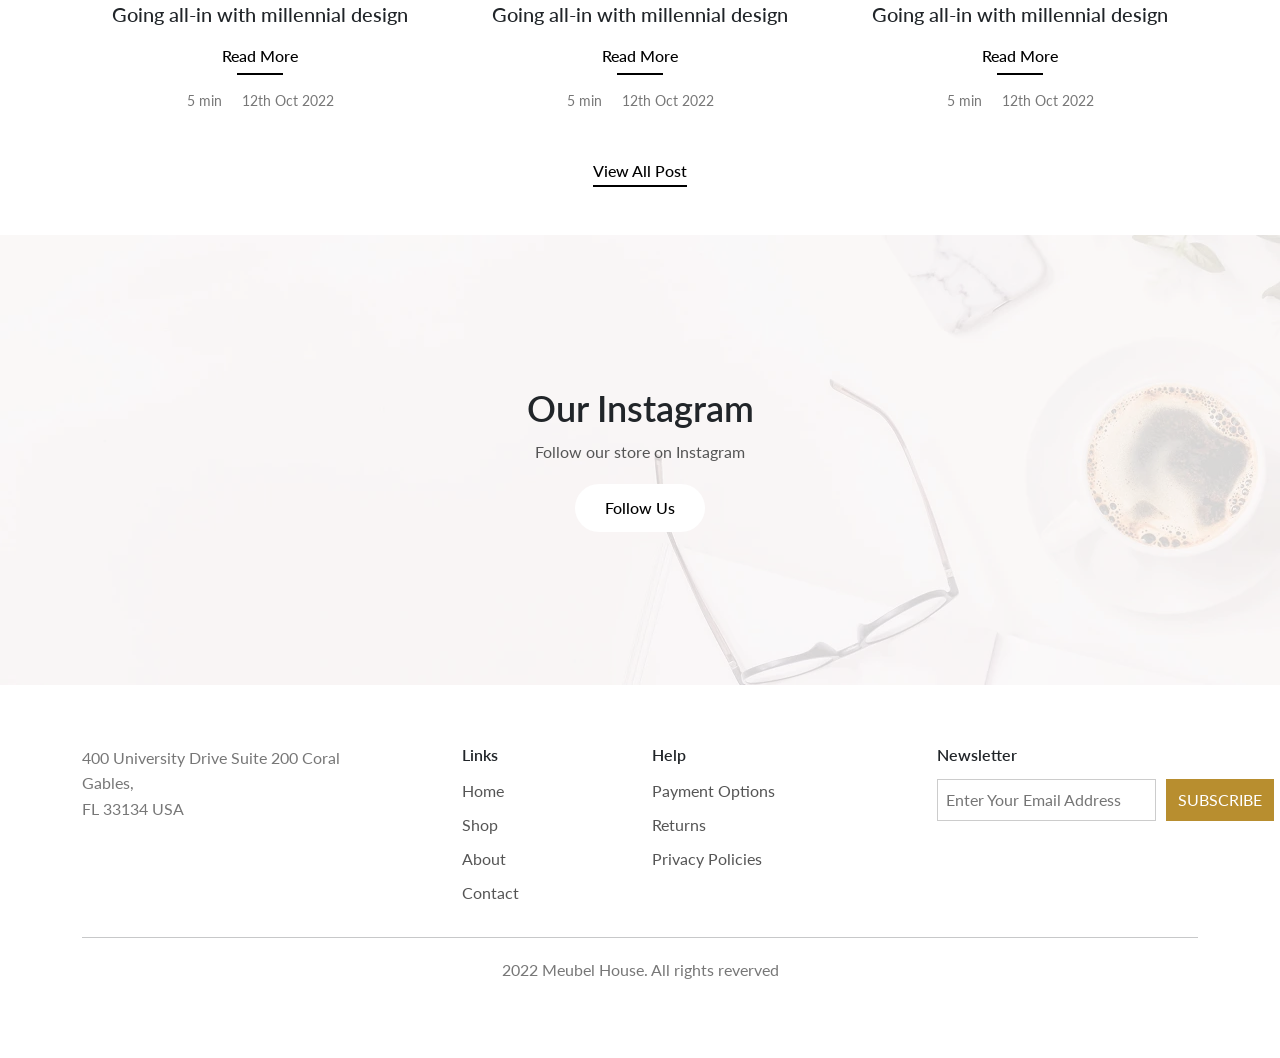
==== commit 7be3f5d0: "shop-hero" ====
--- a/index.html
+++ b/index.html
@@ -20,7 +20,6 @@
 </head>
 
 <body>
- 
   <header>
     <nav class="navbar navbar-expand-lg fixed-top custom-navbar">
       <div class="container">
@@ -77,20 +76,20 @@
 
   <main>
 
-   <section class="hero">
-  <div class="container d-flex align-items-center justify-content-between">
-
-    <div class="hero-content">
-      <h1>Rocket single seater</h1>
-      <a href="#">Shop Now</a>
-    </div>
-
-    <div class="hero-image">
-      <img src="./assets/img/home/Rocket single seater 1.webp" alt="chair">
-    </div>
-
-  </div>
-</section>
+    <section class="hero">
+      <div class="container d-flex align-items-center justify-content-between">
+
+        <div class="hero-content">
+          <h1>Rocket single seater</h1>
+          <a href="#">Shop Now</a>
+        </div>
+
+        <div class="hero-image">
+          <img src="./assets/img/home/Rocket single seater 1.webp" alt="chair">
+        </div>
+
+      </div>
+    </section>
 
     <section class="product-section py-5">
       <div class="container">
@@ -121,177 +120,173 @@
     </section>
 
 
-  <section class="zeno-picks-wrapper py-5">
-  <div class="container text-center">
-
-    <h1 class="zeno-picks-title">Top Picks For You</h1>
-    <p class="zeno-picks-subtitle">
-      Find a bright ideal to suit your taste with our great selection of suspension, floor and table lights.
-    </p>
-
-    <div class="row zeno-products-row mt-5">
-
-      <div class="col-lg-3 col-md-6 col-sm-12 mb-4">
-        <div class="zeno-product-card">
-          <img src="./assets/img/chair/Granite dining.webp"class="zeno-product-img">
-          <p>Trenton modular sofa_3</p>
-          <span>Rs. 25,000.00</span>
-        </div>
-      </div>
-
-      <div class="col-lg-3 col-md-6 col-sm-12 mb-4">
-        <div class="zeno-product-card">
-          <img src="./assets/img/chair/Mask.webp" class="zeno-product-img">
-          <p class="zeno-product-name">Granite dining table with dining chair</p>
-          <span class="zeno-product-price">Rs. 25,000.00</span>
-        </div>
-      </div>
-
-      <div class="col-lg-3 col-md-6 col-sm-12 mb-4">
-        <div class="zeno-product-card">
-          <img src="./assets/img/chair/modular.webp" class="zeno-product-img">
-          <p class="zeno-product-name">Outdoor bar table and stool</p>
-          <span class="zeno-product-price">Rs. 25,000.00</span>
-        </div>
-      </div>
-
-      <div class="col-lg-3 col-md-6 col-sm-12 mb-4">
-        <div class="zeno-product-card">
-          <img src="./assets/img/chair/Trenton .webp" class="zeno-product-img">
-          <p class="zeno-product-name">Plain console with teak mirror</p>
-          <span class="zeno-product-price">Rs. 25,000.00</span>
-        </div>
-      </div>
-
-    </div>
-
-    <a href="#" class="zeno-view-more">View More</a>
-
-  </div>
-</section>
-
- <section class="order d-flex align-items-center">
-  <div class="container">
-    <div class="row justify-content-end">
-      <div class="col-lg-5 col-md-6 col-sm-8">
-        <div class="order-content text-start text-md-end">
-          <p class="text-muted mb-2">New Arrivals</p>
-          <h2 class="display-4 fw-bold mb-3">Asgaard sofa</h2>
-          <button class="btn btn-outline-dark mt-3 px-5 py-2">Order Now</button>
-        </div>
-      </div>
-    </div>
-  </div>
-</section>
-
- <section class="blogs-section py-5">
-
-<div class="container">
-
-  
-  <div class="text-center mb-5">
-    <h2 class="blogs-title">Our Blogs</h2>
-    <p class="blogs-subtitle">
-      Find a bright ideal to suit your taste with our great selection
-    </p>
-  </div>
-
-  <div class="row g-4">
-
-    <div class="col-lg-4 col-md-6 col-12">
-      <div class="blog-card">
-
-        <img src="./assets/img/chair/lumina.webp" class="img-fluid">
-
-        <h5 class="blog-text">
-          Going all-in with millennial design
-        </h5>
-
-        <a href="#" class="read-more">Read More</a>
-
-        <div class="blog-info">
-          <span><i class="bi bi-clock"></i> 5 min</span>
-          <span><i class="bi bi-calendar"></i> 12th Oct 2022</span>
-        </div>
-
-      </div>
-    </div>
-
-
-    <div class="col-lg-4 col-md-6 col-12">
-      <div class="blog-card">
-
-        <img src="./assets/img/chair/visionary.webp" class="img-fluid">
-
-        <h5 class="blog-text">
-          Going all-in with millennial design
-        </h5>
-
-        <a href="#" class="read-more">Read More</a>
-
-        <div class="blog-info">
-          <span><i class="bi bi-clock"></i> 5 min</span>
-          <span><i class="bi bi-calendar"></i> 12th Oct 2022</span>
-        </div>
-
-      </div>
-    </div>
-
-
-    <div class="col-lg-4 col-md-6 col-12">
-      <div class="blog-card">
-
-        <img src="./assets/img/chair/artist.webp" class="img-fluid">
-
-        <h5 class="blog-text">
-          Going all-in with millennial design
-        </h5>
-
-        <a href="#" class="read-more">Read More</a>
-
-        <div class="blog-info">
-          <span><i class="bi bi-clock"></i> 5 min</span>
-          <span><i class="bi bi-calendar"></i> 12th Oct 2022</span>
-        </div>
-
-      </div>
-    </div>
-
-  </div>
-
-
-  <div class="text-center mt-5">
-    <a href="#" class="view-post">View All Post</a>
-  </div>
-
-</div>
-
-</section>
-
-<section class="instagram-section d-flex align-items-center justify-content-center text-center">
-
-  <div class="container">
-
-    <h2 class="instagram-title">Our Instagram</h2>
-
-    <p class="instagram-subtitle">
-      Follow our store on Instagram
-    </p>
-
-    <a href="#" class="instagram-btn">
-      Follow Us
-    </a>
-
-  </div>
-
-</section>
-
-
-
- 
-
-
- 
+    <section class="zeno-picks-wrapper py-5">
+      <div class="container text-center">
+
+        <h1 class="zeno-picks-title">Top Picks For You</h1>
+        <p class="zeno-picks-subtitle">
+          Find a bright ideal to suit your taste with our great selection of suspension, floor and table lights.
+        </p>
+
+        <div class="row zeno-products-row mt-5">
+
+          <div class="col-lg-3 col-md-6 col-sm-12 mb-4">
+            <div class="zeno-product-card">
+              <img src="./assets/img/chair/Granite dining.webp" class="zeno-product-img">
+              <p>Trenton modular sofa_3</p>
+              <span>Rs. 25,000.00</span>
+            </div>
+          </div>
+
+          <div class="col-lg-3 col-md-6 col-sm-12 mb-4">
+            <div class="zeno-product-card">
+              <img src="./assets/img/chair/Mask.webp" class="zeno-product-img">
+              <p class="zeno-product-name">Granite dining table with dining chair</p>
+              <span class="zeno-product-price">Rs. 25,000.00</span>
+            </div>
+          </div>
+
+          <div class="col-lg-3 col-md-6 col-sm-12 mb-4">
+            <div class="zeno-product-card">
+              <img src="./assets/img/chair/modular.webp" class="zeno-product-img">
+              <p class="zeno-product-name">Outdoor bar table and stool</p>
+              <span class="zeno-product-price">Rs. 25,000.00</span>
+            </div>
+          </div>
+
+          <div class="col-lg-3 col-md-6 col-sm-12 mb-4">
+            <div class="zeno-product-card">
+              <img src="./assets/img/chair/Trenton .webp" class="zeno-product-img">
+              <p class="zeno-product-name">Plain console with teak mirror</p>
+              <span class="zeno-product-price">Rs. 25,000.00</span>
+            </div>
+          </div>
+
+        </div>
+
+        <a href="#" class="zeno-view-more">View More</a>
+
+      </div>
+    </section>
+
+    <section class="order d-flex align-items-center">
+      <div class="container">
+        <div class="row justify-content-end">
+          <div class="col-lg-5 col-md-6 col-sm-8">
+            <div class="order-content text-start text-md-end">
+              <p class="text-muted mb-2">New Arrivals</p>
+              <h2 class="display-4 fw-bold mb-3">Asgaard sofa</h2>
+              <button class="btn btn-outline-dark mt-3 px-5 py-2">Order Now</button>
+            </div>
+          </div>
+        </div>
+      </div>
+    </section>
+
+    <section class="blogs-section py-5">
+
+      <div class="container">
+
+
+        <div class="text-center mb-5">
+          <h2 class="blogs-title">Our Blogs</h2>
+          <p class="blogs-subtitle">
+            Find a bright ideal to suit your taste with our great selection
+          </p>
+        </div>
+
+        <div class="row g-4">
+
+          <div class="col-lg-4 col-md-6 col-12">
+            <div class="blog-card">
+
+              <img src="./assets/img/chair/lumina.webp" class="img-fluid">
+
+              <h5 class="blog-text">
+                Going all-in with millennial design
+              </h5>
+
+              <a href="#" class="read-more">Read More</a>
+
+              <div class="blog-info">
+                <span><i class="bi bi-clock"></i> 5 min</span>
+                <span><i class="bi bi-calendar"></i> 12th Oct 2022</span>
+              </div>
+
+            </div>
+          </div>
+
+
+          <div class="col-lg-4 col-md-6 col-12">
+            <div class="blog-card">
+
+              <img src="./assets/img/chair/visionary.webp" class="img-fluid">
+
+              <h5 class="blog-text">
+                Going all-in with millennial design
+              </h5>
+
+              <a href="#" class="read-more">Read More</a>
+
+              <div class="blog-info">
+                <span><i class="bi bi-clock"></i> 5 min</span>
+                <span><i class="bi bi-calendar"></i> 12th Oct 2022</span>
+              </div>
+
+            </div>
+          </div>
+
+
+          <div class="col-lg-4 col-md-6 col-12">
+            <div class="blog-card">
+
+              <img src="./assets/img/chair/artist.webp" class="img-fluid">
+
+              <h5 class="blog-text">
+                Going all-in with millennial design
+              </h5>
+
+              <a href="#" class="read-more">Read More</a>
+
+              <div class="blog-info">
+                <span><i class="bi bi-clock"></i> 5 min</span>
+                <span><i class="bi bi-calendar"></i> 12th Oct 2022</span>
+              </div>
+
+            </div>
+          </div>
+
+        </div>
+
+
+        <div class="text-center mt-5">
+          <a href="#" class="view-post">View All Post</a>
+        </div>
+
+      </div>
+
+    </section>
+
+    <section class="instagram-section d-flex align-items-center justify-content-center text-center">
+
+      <div class="container">
+
+        <h2 class="instagram-title">Our Instagram</h2>
+
+        <p class="instagram-subtitle">
+          Follow our store on Instagram
+        </p>
+
+        <a href="#" class="instagram-btn">
+          Follow Us
+        </a>
+
+      </div>
+
+    </section>
+
+  </main>
+
 <footer class="footer-section">
 
 <div class="container">
@@ -362,7 +357,6 @@
 
 
 
-</main>
 
 
 
@@ -371,4 +365,4 @@
     crossorigin="anonymous"></script>
 </body>
 
-</html>
+</html>
--- a/assets/css/main.css
+++ b/assets/css/main.css
@@ -352,110 +352,70 @@
 
 }
 
-
-
-/* Footer */
-
-.footer-section{
-
-  padding: 60px 0 20px;
-
-  background: #fff;
-
-}
-
-
-.footer-address{
-
+.footer-section {
+  padding: 60px 0;
+  background-color: #fff;
+}
+
+.footer-title {
+  margin-bottom: 15px;
+  font-weight: 600;
+}
+
+.footer-links {
+  list-style: none;
+  padding: 0;
+}
+
+.footer-links li {
+  margin-bottom: 10px;
+  color: #555;
+  cursor: pointer;
+}
+
+.footer-links li:hover {
+  color: #b88e2f;
+}
+
+.footer-address {
   color: #777;
-
-  line-height: 1.8;
-
-}
-
-
-.footer-title{
-
-  font-weight: 600;
-
-  margin-bottom: 15px;
-
-}
-
-
-.footer-links{
-
-  list-style: none;
-
-  padding: 0;
-
-}
-
-
-.footer-links li{
-
-  margin-bottom: 10px;
-
+  line-height: 1.6;
+}
+
+.newsletter-box {
+  display: flex;
+  gap: 10px;
+  margin-top: 10px;
+}
+
+.newsletter-box input {
+  flex: 1;
+  padding: 8px;
+  border: 1px solid #ccc;
+}
+
+.newsletter-box button {
+  padding: 8px 12px;
+  border: none;
+  background: #b88e2f;
+  color: white;
   cursor: pointer;
-
-}
-
-
-.footer-links li:hover{
-
+}
+
+.footer-copy {
+  margin-top: 20px;
   color: #777;
-
-}
-
-
-.newsletter-box{
-
-  display: flex;
-
-  gap: 10px;
-
-}
-
-
-.newsletter-box input{
-
-  border: none;
-
-  border-bottom: 1px solid black;
-
-  outline: none;
-
-  flex: 1;
-
-}
-
-
-.newsletter-box button{
-
-  border: none;
-
-  background: none;
-
-  border-bottom: 1px solid black;
-
-  font-weight: 600;
-
-}
-
-@media (max-width: 576px){
-  .newsletter-box{
+  text-align: center;
+}
+@media (max-width: 768px) {
+
+  .newsletter-box {
     flex-direction: column;
   }
 
-  .newsletter-box button{
-    text-align: left;
-  }
-}
-
-.footer-copy{
-
-  margin-top: 20px;
-
-  color: #777;
-
-}
+  .newsletter-box button {
+    width: 100%;
+  }
+
+}
+
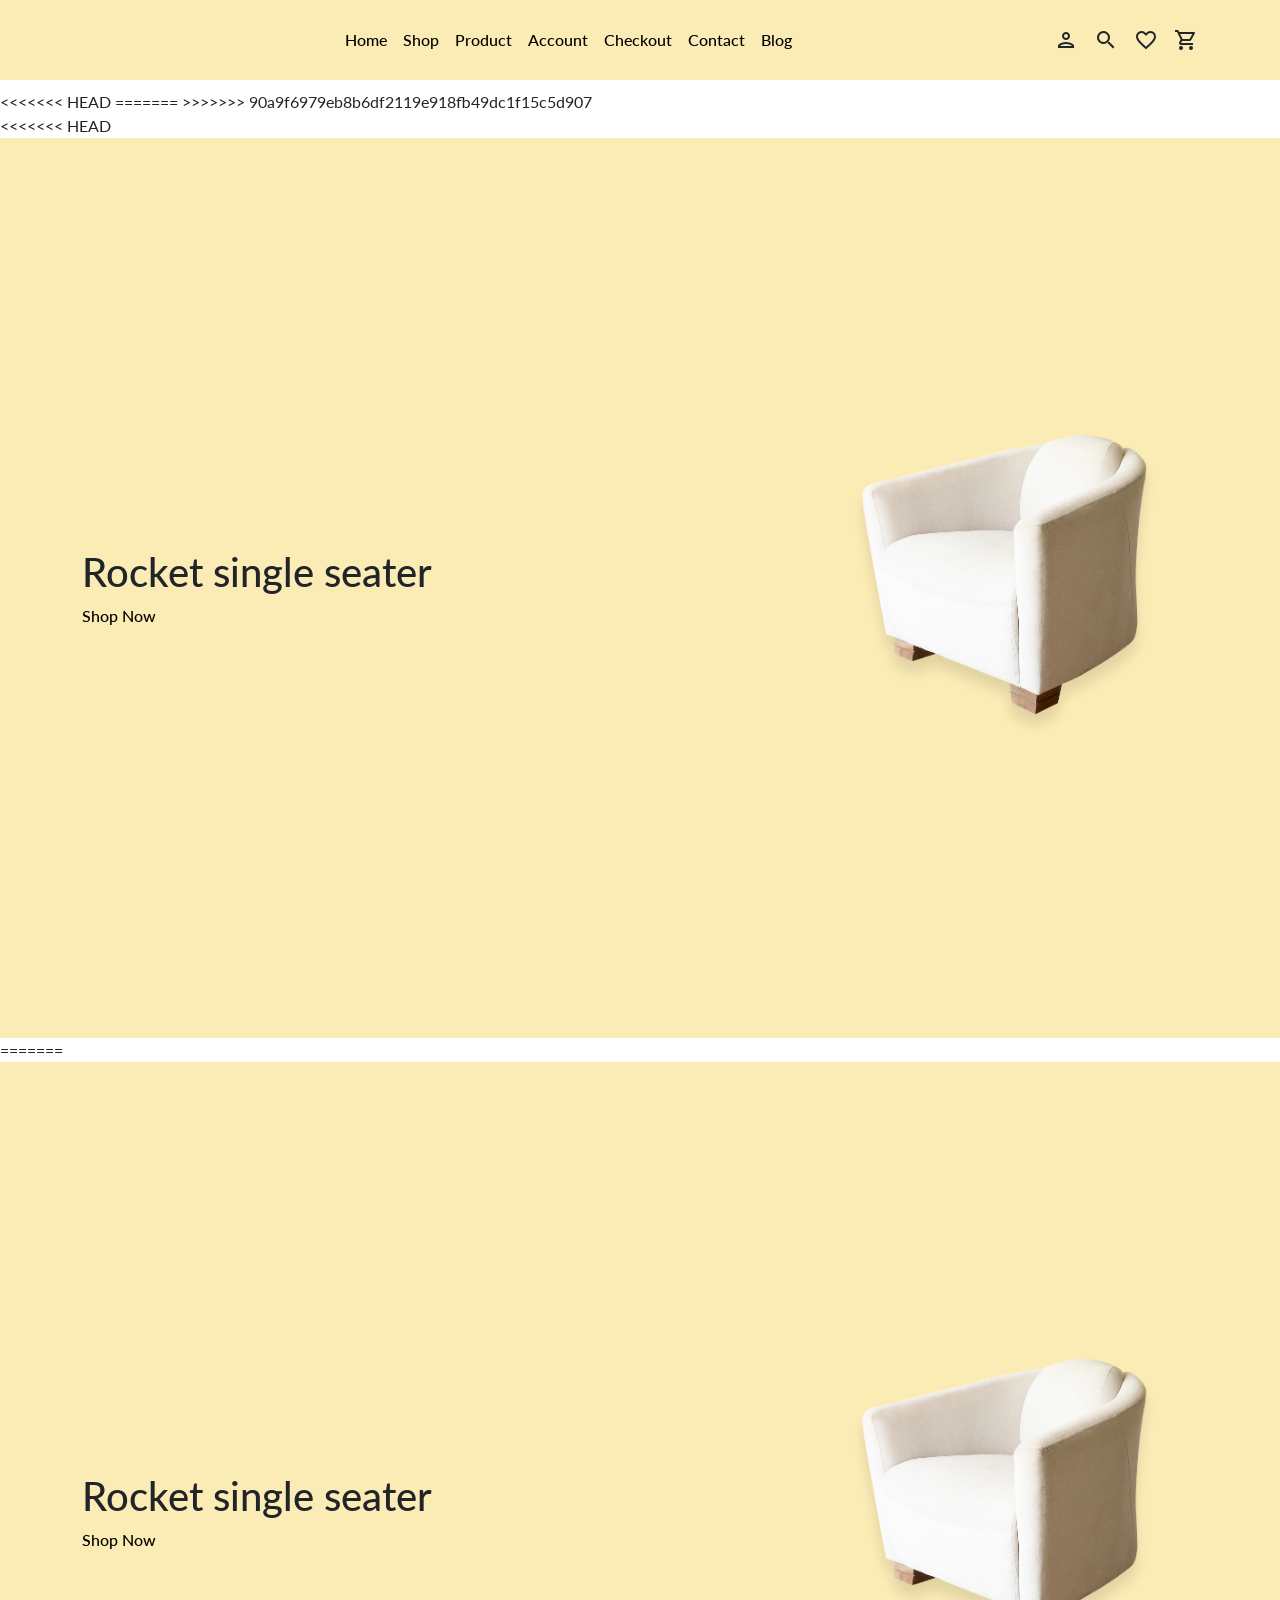
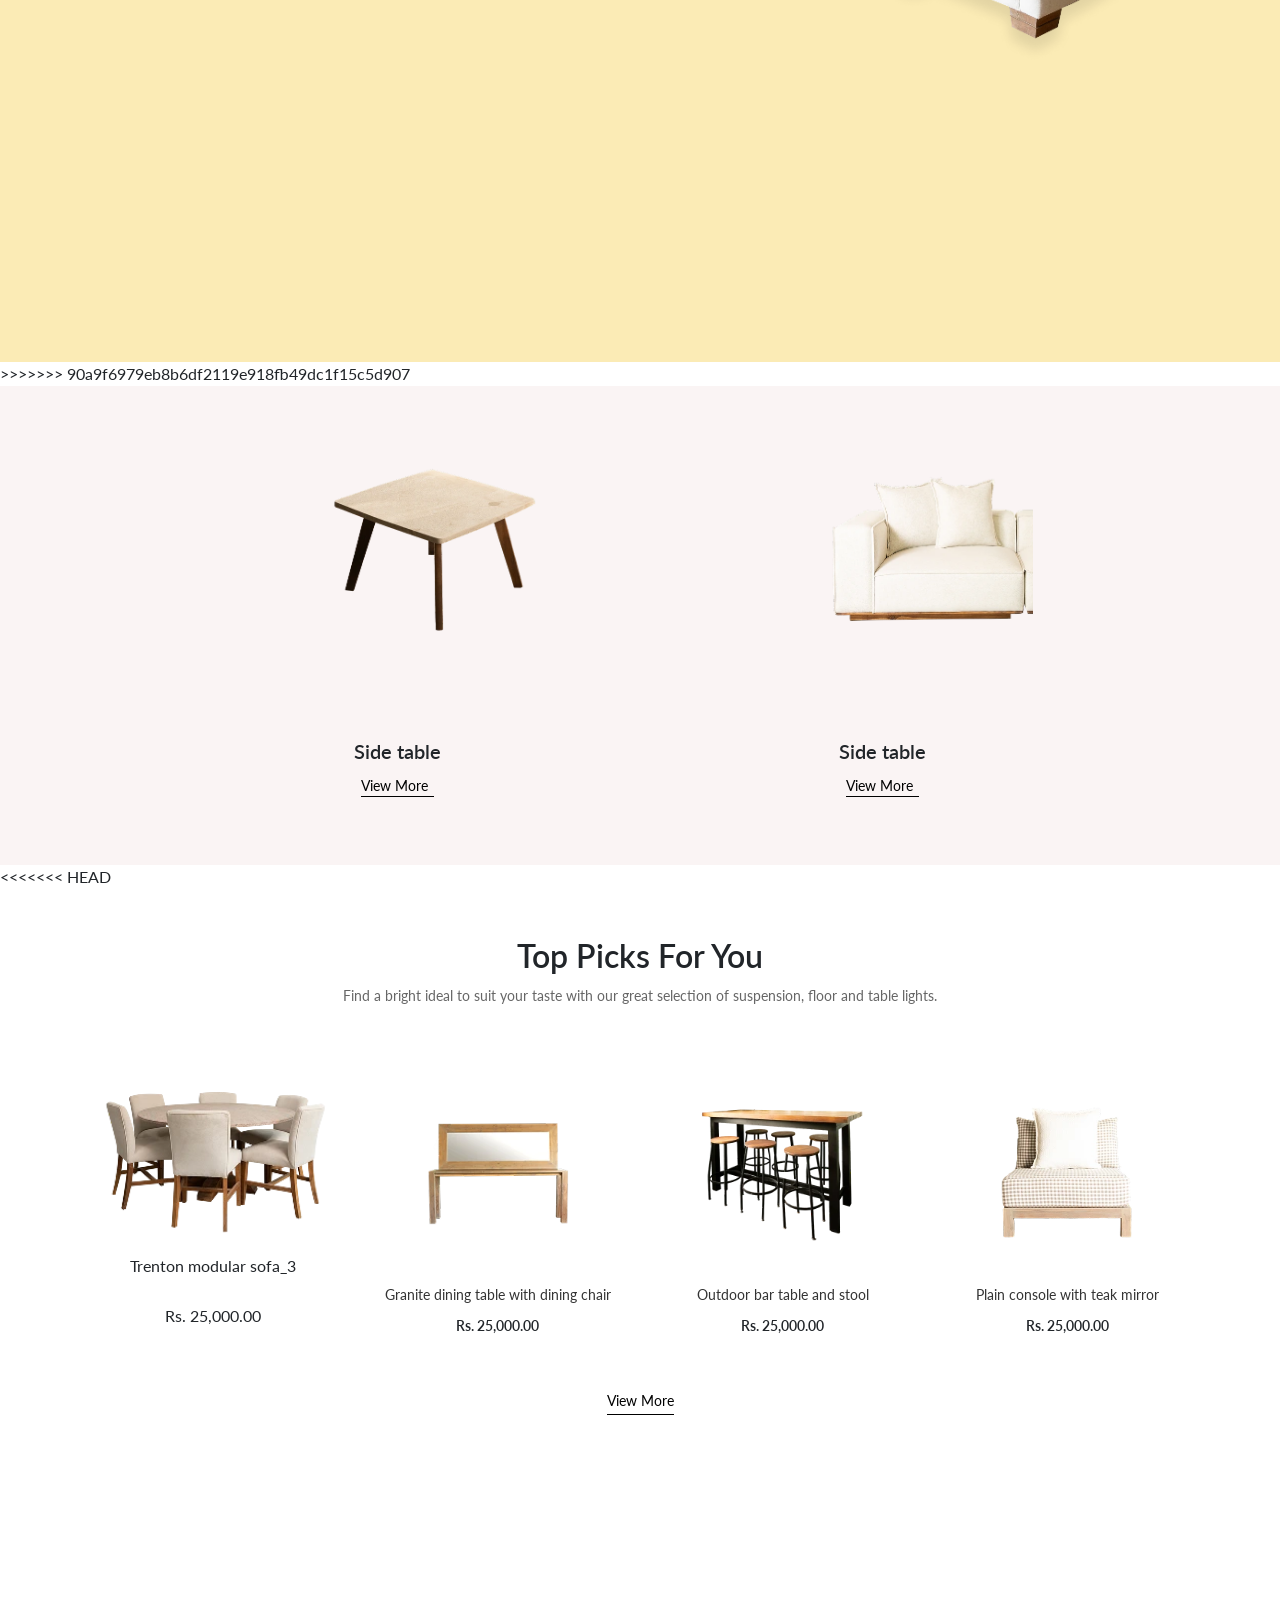
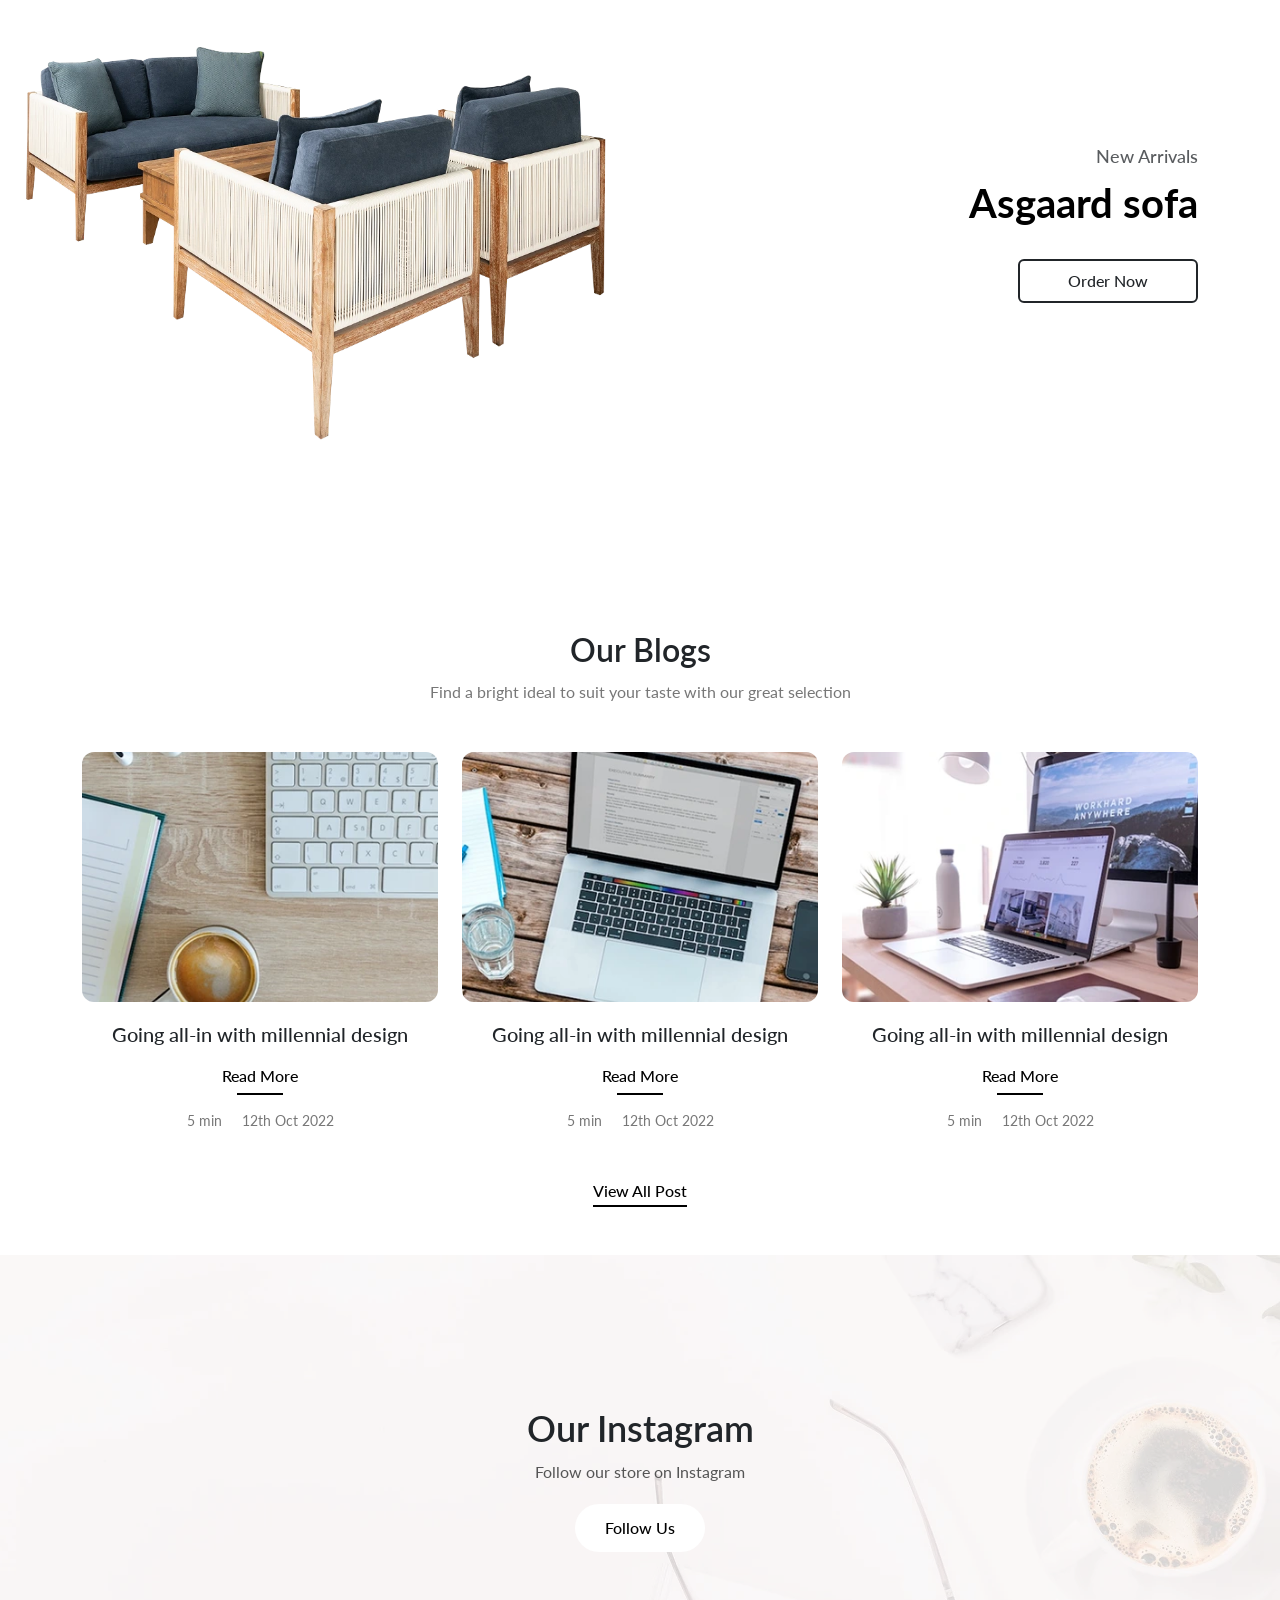
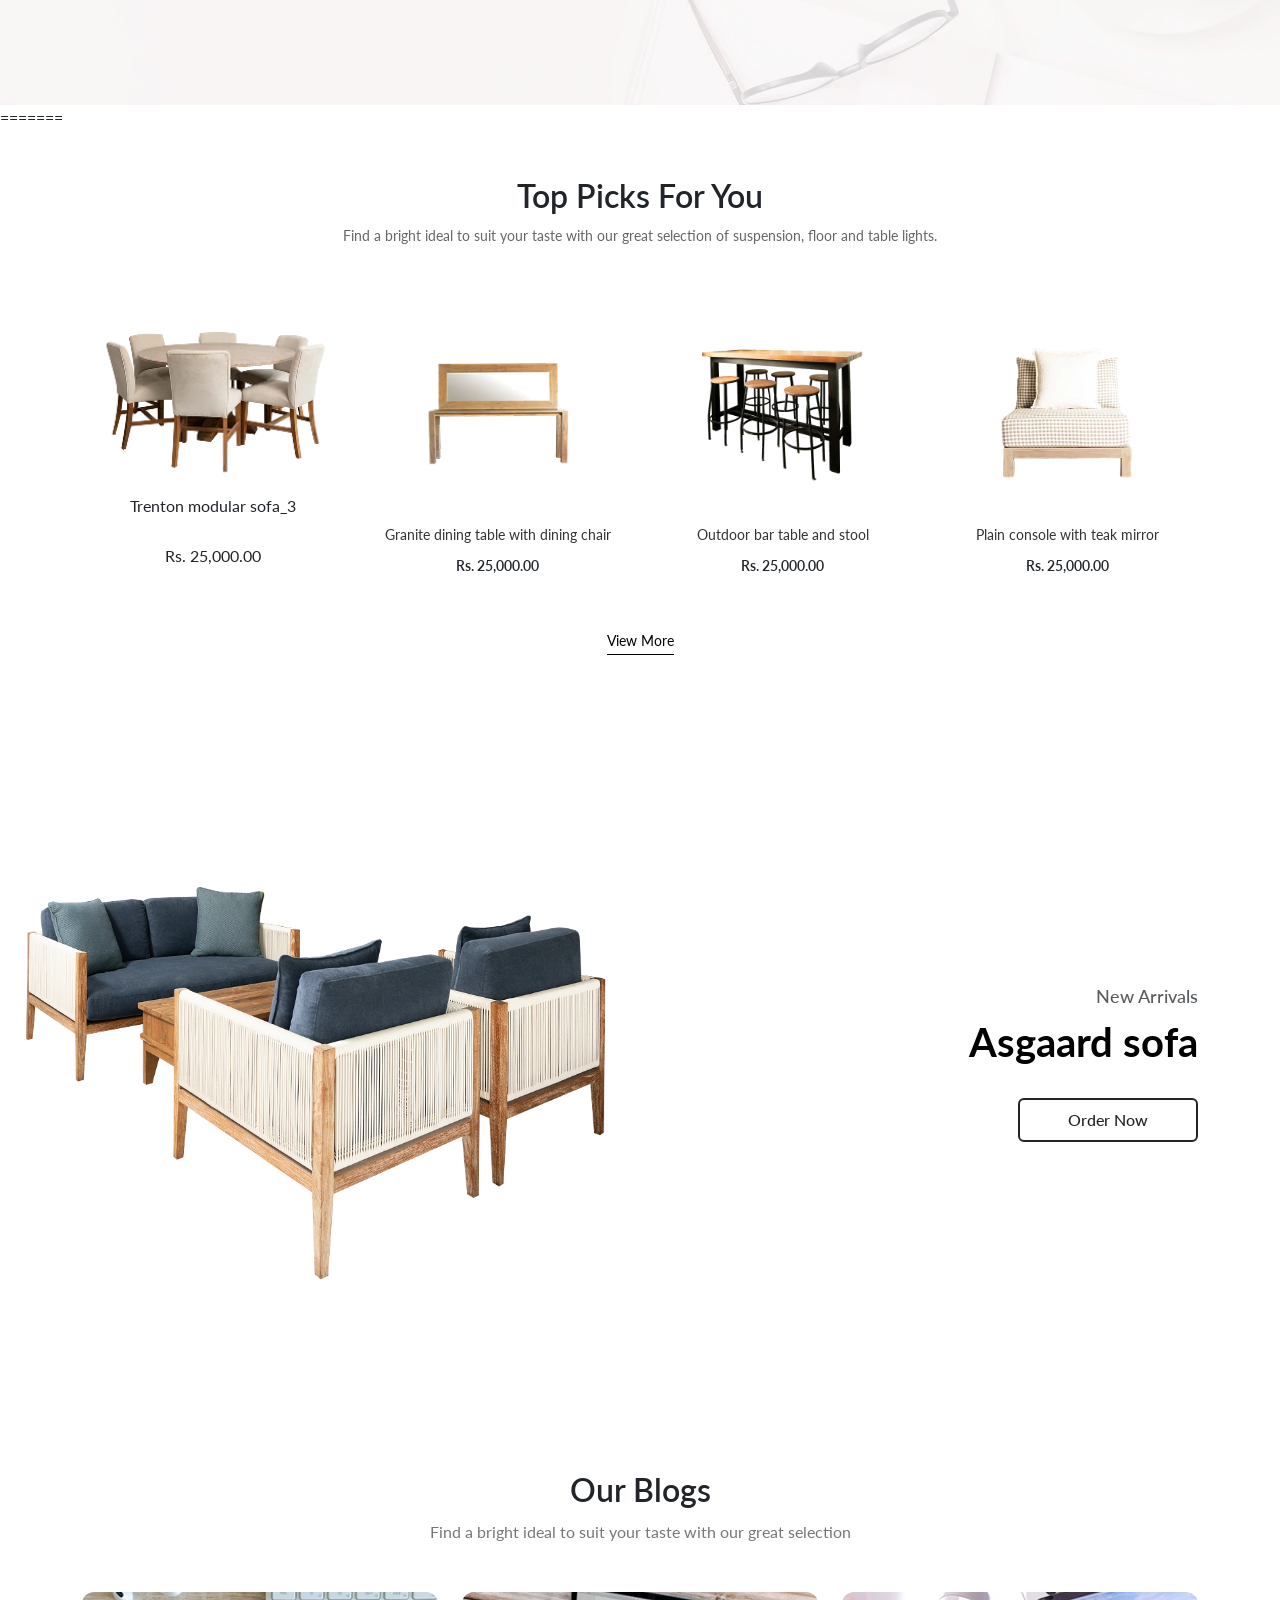
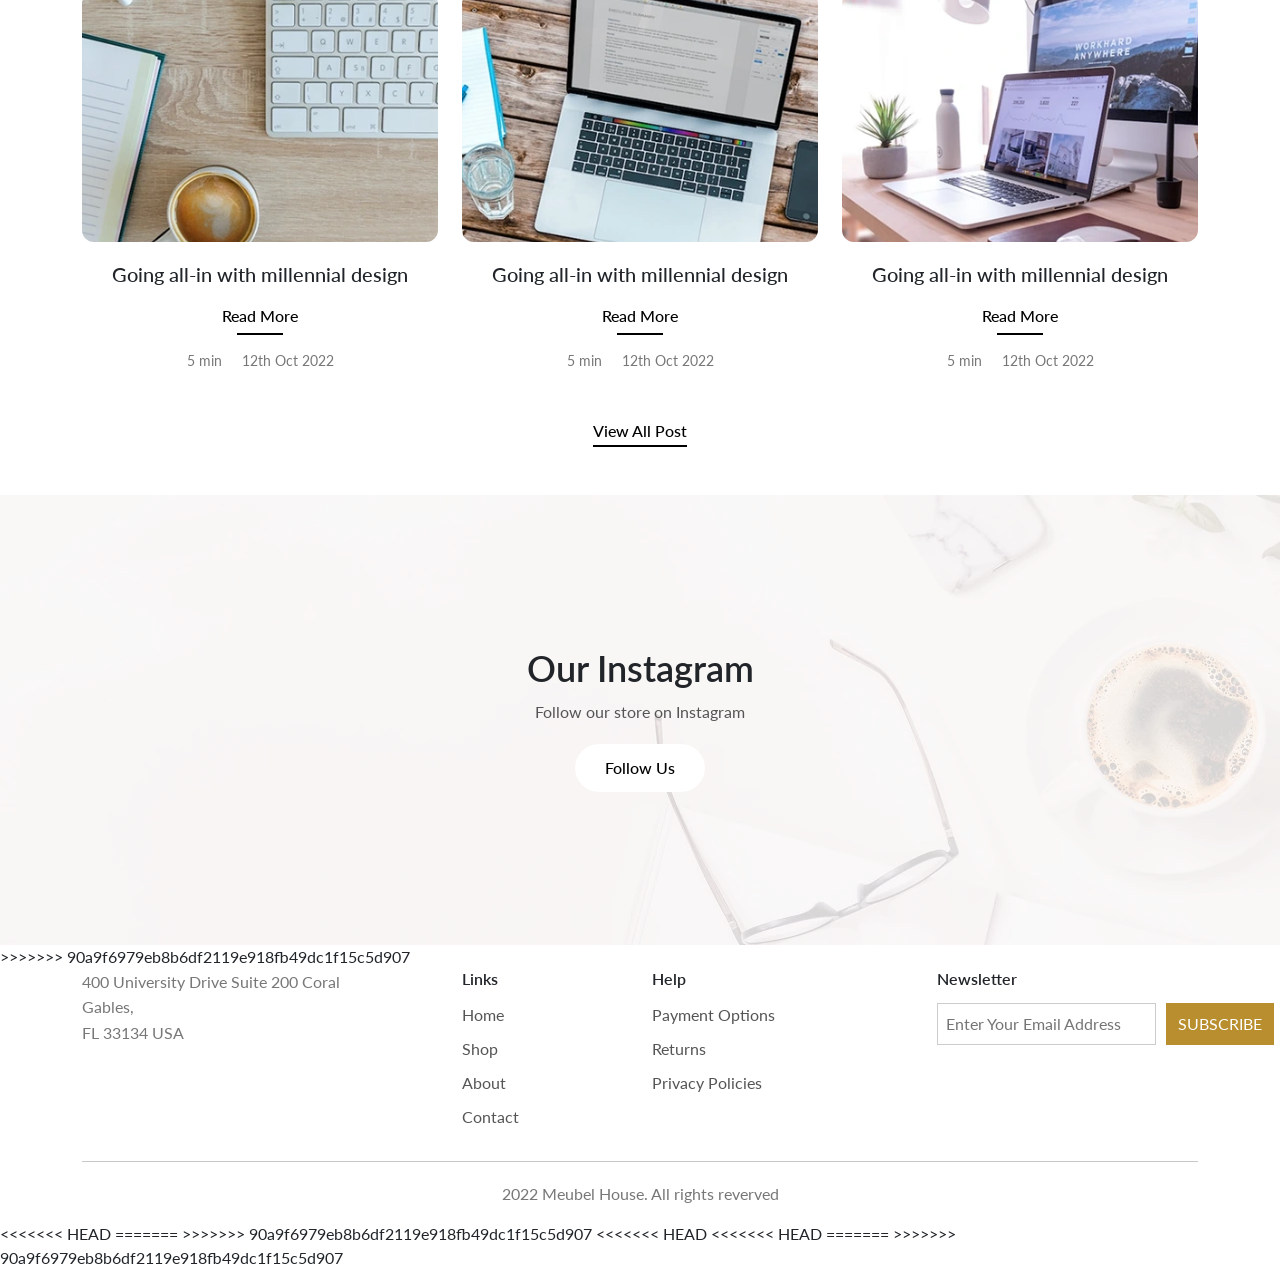
==== commit c6ded416: "حل التعارضات" ====
--- a/index.html
+++ b/index.html
@@ -20,6 +20,10 @@
 </head>
 
 <body>
+<<<<<<< HEAD
+=======
+ 
+>>>>>>> 90a9f6979eb8b6df2119e918fb49dc1f15c5d907
   <header>
     <nav class="navbar navbar-expand-lg fixed-top custom-navbar">
       <div class="container">
@@ -76,6 +80,7 @@
 
   <main>
 
+<<<<<<< HEAD
     <section class="hero">
       <div class="container d-flex align-items-center justify-content-between">
 
@@ -90,6 +95,22 @@
 
       </div>
     </section>
+=======
+   <section class="hero">
+  <div class="container d-flex align-items-center justify-content-between">
+
+    <div class="hero-content">
+      <h1>Rocket single seater</h1>
+      <a href="#">Shop Now</a>
+    </div>
+
+    <div class="hero-image">
+      <img src="./assets/img/home/Rocket single seater 1.webp" alt="chair">
+    </div>
+
+  </div>
+</section>
+>>>>>>> 90a9f6979eb8b6df2119e918fb49dc1f15c5d907
 
     <section class="product-section py-5">
       <div class="container">
@@ -120,6 +141,7 @@
     </section>
 
 
+<<<<<<< HEAD
     <section class="zeno-picks-wrapper py-5">
       <div class="container text-center">
 
@@ -286,6 +308,173 @@
     </section>
 
   </main>
+=======
+  <section class="zeno-picks-wrapper py-5">
+  <div class="container text-center">
+
+    <h1 class="zeno-picks-title">Top Picks For You</h1>
+    <p class="zeno-picks-subtitle">
+      Find a bright ideal to suit your taste with our great selection of suspension, floor and table lights.
+    </p>
+
+    <div class="row zeno-products-row mt-5">
+
+      <div class="col-lg-3 col-md-6 col-sm-12 mb-4">
+        <div class="zeno-product-card">
+          <img src="./assets/img/chair/Granite dining.webp"class="zeno-product-img">
+          <p>Trenton modular sofa_3</p>
+          <span>Rs. 25,000.00</span>
+        </div>
+      </div>
+
+      <div class="col-lg-3 col-md-6 col-sm-12 mb-4">
+        <div class="zeno-product-card">
+          <img src="./assets/img/chair/Mask.webp" class="zeno-product-img">
+          <p class="zeno-product-name">Granite dining table with dining chair</p>
+          <span class="zeno-product-price">Rs. 25,000.00</span>
+        </div>
+      </div>
+
+      <div class="col-lg-3 col-md-6 col-sm-12 mb-4">
+        <div class="zeno-product-card">
+          <img src="./assets/img/chair/modular.webp" class="zeno-product-img">
+          <p class="zeno-product-name">Outdoor bar table and stool</p>
+          <span class="zeno-product-price">Rs. 25,000.00</span>
+        </div>
+      </div>
+
+      <div class="col-lg-3 col-md-6 col-sm-12 mb-4">
+        <div class="zeno-product-card">
+          <img src="./assets/img/chair/Trenton .webp" class="zeno-product-img">
+          <p class="zeno-product-name">Plain console with teak mirror</p>
+          <span class="zeno-product-price">Rs. 25,000.00</span>
+        </div>
+      </div>
+
+    </div>
+
+    <a href="#" class="zeno-view-more">View More</a>
+
+  </div>
+</section>
+
+ <section class="order d-flex align-items-center">
+  <div class="container">
+    <div class="row justify-content-end">
+      <div class="col-lg-5 col-md-6 col-sm-8">
+        <div class="order-content text-start text-md-end">
+          <p class="text-muted mb-2">New Arrivals</p>
+          <h2 class="display-4 fw-bold mb-3">Asgaard sofa</h2>
+          <button class="btn btn-outline-dark mt-3 px-5 py-2">Order Now</button>
+        </div>
+      </div>
+    </div>
+  </div>
+</section>
+
+ <section class="blogs-section py-5">
+
+<div class="container">
+
+  
+  <div class="text-center mb-5">
+    <h2 class="blogs-title">Our Blogs</h2>
+    <p class="blogs-subtitle">
+      Find a bright ideal to suit your taste with our great selection
+    </p>
+  </div>
+
+  <div class="row g-4">
+
+    <div class="col-lg-4 col-md-6 col-12">
+      <div class="blog-card">
+
+        <img src="./assets/img/chair/lumina.webp" class="img-fluid">
+
+        <h5 class="blog-text">
+          Going all-in with millennial design
+        </h5>
+
+        <a href="#" class="read-more">Read More</a>
+
+        <div class="blog-info">
+          <span><i class="bi bi-clock"></i> 5 min</span>
+          <span><i class="bi bi-calendar"></i> 12th Oct 2022</span>
+        </div>
+
+      </div>
+    </div>
+
+
+    <div class="col-lg-4 col-md-6 col-12">
+      <div class="blog-card">
+
+        <img src="./assets/img/chair/visionary.webp" class="img-fluid">
+
+        <h5 class="blog-text">
+          Going all-in with millennial design
+        </h5>
+
+        <a href="#" class="read-more">Read More</a>
+
+        <div class="blog-info">
+          <span><i class="bi bi-clock"></i> 5 min</span>
+          <span><i class="bi bi-calendar"></i> 12th Oct 2022</span>
+        </div>
+
+      </div>
+    </div>
+
+
+    <div class="col-lg-4 col-md-6 col-12">
+      <div class="blog-card">
+
+        <img src="./assets/img/chair/artist.webp" class="img-fluid">
+
+        <h5 class="blog-text">
+          Going all-in with millennial design
+        </h5>
+
+        <a href="#" class="read-more">Read More</a>
+
+        <div class="blog-info">
+          <span><i class="bi bi-clock"></i> 5 min</span>
+          <span><i class="bi bi-calendar"></i> 12th Oct 2022</span>
+        </div>
+
+      </div>
+    </div>
+
+  </div>
+
+
+  <div class="text-center mt-5">
+    <a href="#" class="view-post">View All Post</a>
+  </div>
+
+</div>
+
+</section>
+
+<section class="instagram-section d-flex align-items-center justify-content-center text-center">
+
+  <div class="container">
+
+    <h2 class="instagram-title">Our Instagram</h2>
+
+    <p class="instagram-subtitle">
+      Follow our store on Instagram
+    </p>
+
+    <a href="#" class="instagram-btn">
+      Follow Us
+    </a>
+
+  </div>
+
+</section>
+
+>>>>>>> 90a9f6979eb8b6df2119e918fb49dc1f15c5d907
 
 <footer class="footer-section">
 
@@ -354,15 +543,34 @@
 
 </footer>
 
-
-
-
-
+<<<<<<< HEAD
+=======
+ 
+
+
+ 
+>>>>>>> 90a9f6979eb8b6df2119e918fb49dc1f15c5d907
+
+
+
+
+<<<<<<< HEAD
 
 
   <script src="https://cdn.jsdelivr.net/npm/bootstrap@5.3.8/dist/js/bootstrap.bundle.min.js"
+=======
+</main>
+
+
+
+  <script src="https://cdn.jsdelivr.net/npm/bootstrap@5.3.8/dist/js/bootstrap.bundlein.js"
+>>>>>>> 90a9f6979eb8b6df2119e918fb49dc1f15c5d907
     integrity="sha384-FKyoEForCGlyvwx9Hj09JcYn3nv7wiPVlz7YYwJrWVcXK/BmnVDxM+D2scQbITxI"
     crossorigin="anonymous"></script>
 </body>
 
-</html>+<<<<<<< HEAD
+</html>
+=======
+</html>
+>>>>>>> 90a9f6979eb8b6df2119e918fb49dc1f15c5d907
--- a/assets/css/main.css
+++ b/assets/css/main.css
@@ -352,6 +352,13 @@
 
 }
 
+<<<<<<< HEAD
+=======
+
+
+/* Footer */
+
+>>>>>>> 90a9f6979eb8b6df2119e918fb49dc1f15c5d907
 .footer-section {
   padding: 60px 0;
   background-color: #fff;
@@ -419,3 +426,8 @@
 
 }
 
+<<<<<<< HEAD
+=======
+
+
+>>>>>>> 90a9f6979eb8b6df2119e918fb49dc1f15c5d907
